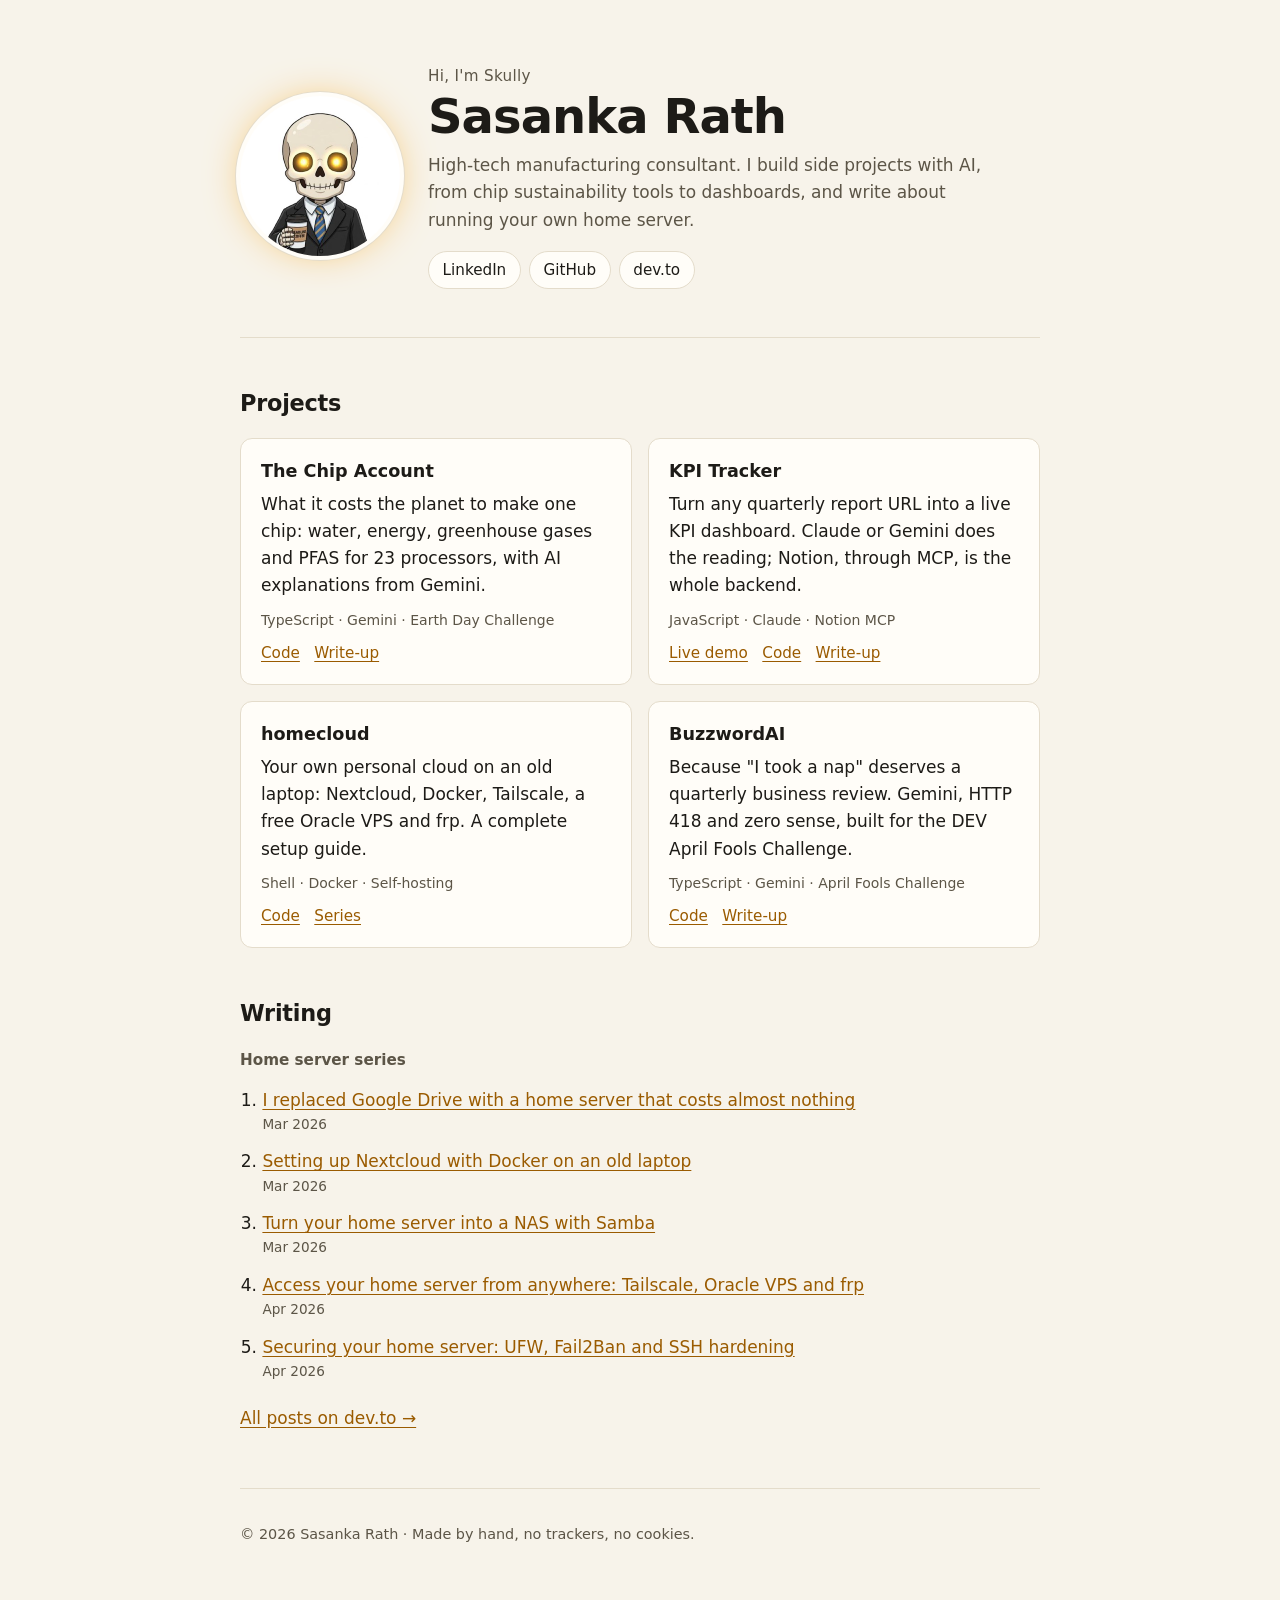
==== index.html @ 8f2a9d76 "Personal site for sasrath.com Static HTML/CSS, no JS. Cloudflare Pages headers, sitemap, robots, sec" ====
<!doctype html>
<html lang="en">
<head>
<meta charset="utf-8">
<meta name="viewport" content="width=device-width, initial-scale=1">
<title>Sasanka Rath · High-tech manufacturing consultant</title>
<meta name="description" content="Sasanka Rath (Skully) is a high-tech manufacturing consultant building side projects with AI: semiconductor sustainability tools, AI dashboards, and self-hosted home servers.">
<link rel="canonical" href="https://sasrath.com/">
<meta name="author" content="Sasanka Rath">
<meta name="theme-color" content="#f7f3ea" media="(prefers-color-scheme: light)">
<meta name="theme-color" content="#14120f" media="(prefers-color-scheme: dark)">
<link rel="icon" href="/favicon.svg" type="image/svg+xml">
<link rel="apple-touch-icon" href="/avatar.jpg">
<link rel="stylesheet" href="/styles.css">

<meta property="og:type" content="profile">
<meta property="og:url" content="https://sasrath.com/">
<meta property="og:title" content="Sasanka Rath · High-tech manufacturing consultant">
<meta property="og:description" content="Manufacturing consultant building side projects with AI. Projects, writing, and home-server guides.">
<meta property="og:image" content="https://sasrath.com/avatar.jpg">
<meta property="profile:first_name" content="Sasanka">
<meta property="profile:last_name" content="Rath">
<meta name="twitter:card" content="summary">

<script type="application/ld+json">
{
  "@context": "https://schema.org",
  "@type": "Person",
  "name": "Sasanka Rath",
  "alternateName": ["Sasanka Sekhar Rath", "Skully"],
  "url": "https://sasrath.com/",
  "image": "https://sasrath.com/avatar.jpg",
  "jobTitle": "High-tech manufacturing consultant",
  "homeLocation": {"@type": "Country", "name": "India"},
  "sameAs": [
    "https://www.linkedin.com/in/sasanka-sekhar-rath-9b4a0a18/",
    "https://github.com/sasrath",
    "https://dev.to/avgskully"
  ]
}
</script>
</head>
<body>
<a class="skip" href="#main">Skip to content</a>

<header class="hero">
  <img class="avatar" src="/avatar.jpg" width="160" height="160" alt="Illustrated skeleton in a suit holding a Deadline Coffee cup, Sasanka's avatar">
  <div>
    <p class="eyebrow">Hi, I'm Skully</p>
    <h1>Sasanka Rath</h1>
    <p class="lede">High-tech manufacturing consultant. I build side projects with AI, from chip sustainability tools to dashboards, and write about running your own home server.</p>
    <nav class="links" aria-label="Profiles">
      <a href="https://www.linkedin.com/in/sasanka-sekhar-rath-9b4a0a18/" rel="me">LinkedIn</a>
      <a href="https://github.com/sasrath" rel="me">GitHub</a>
      <a href="https://dev.to/avgskully" rel="me">dev.to</a>
    </nav>
  </div>
</header>

<main id="main">
  <section aria-labelledby="projects">
    <h2 id="projects">Projects</h2>
    <ul class="cards">
      <li class="card">
        <h3>The Chip Account</h3>
        <p>What it costs the planet to make one chip: water, energy, greenhouse gases and PFAS for 23 processors, with AI explanations from Gemini.</p>
        <p class="meta">TypeScript · Gemini · Earth Day Challenge</p>
        <p class="actions"><a href="https://github.com/sasrath/TheChipAccount">Code</a><a href="https://dev.to/avgskully/the-chip-account-what-it-costs-the-planet-to-make-one-chip-1mn4">Write-up</a></p>
      </li>
      <li class="card">
        <h3>KPI Tracker</h3>
        <p>Turn any quarterly report URL into a live KPI dashboard. Claude or Gemini does the reading; Notion, through MCP, is the whole backend.</p>
        <p class="meta">JavaScript · Claude · Notion MCP</p>
        <p class="actions"><a href="https://notion-kpi-tracker.vercel.app">Live demo</a><a href="https://github.com/sasrath/notion-kpi-tracker">Code</a><a href="https://dev.to/avgskully/kpi-tracker-ai-powered-client-performance-dashboard-with-notion-as-the-entire-backend-1hld">Write-up</a></p>
      </li>
      <li class="card">
        <h3>homecloud</h3>
        <p>Your own personal cloud on an old laptop: Nextcloud, Docker, Tailscale, a free Oracle VPS and frp. A complete setup guide.</p>
        <p class="meta">Shell · Docker · Self-hosting</p>
        <p class="actions"><a href="https://github.com/sasrath/homecloud">Code</a><a href="https://dev.to/avgskully/i-replaced-google-drive-with-a-home-server-that-costs-almost-nothing-2c6l">Series</a></p>
      </li>
      <li class="card">
        <h3>BuzzwordAI</h3>
        <p>Because "I took a nap" deserves a quarterly business review. Gemini, HTTP 418 and zero sense, built for the DEV April Fools Challenge.</p>
        <p class="meta">TypeScript · Gemini · April Fools Challenge</p>
        <p class="actions"><a href="https://github.com/sasrath/buzzwordAI">Code</a><a href="https://dev.to/avgskully/i-built-an-ai-that-speaks-fluent-linkedin-and-its-terrifying-25a7">Write-up</a></p>
      </li>
    </ul>
  </section>

  <section aria-labelledby="writing">
    <h2 id="writing">Writing</h2>
    <h3 class="series">Home server series</h3>
    <ol class="posts">
      <li><a href="https://dev.to/avgskully/i-replaced-google-drive-with-a-home-server-that-costs-almost-nothing-2c6l">I replaced Google Drive with a home server that costs almost nothing</a><time datetime="2026-03-21">Mar 2026</time></li>
      <li><a href="https://dev.to/avgskully/setting-up-nextcloud-with-docker-on-an-old-laptop-your-own-google-drive-in-30-minutes-4ain">Setting up Nextcloud with Docker on an old laptop</a><time datetime="2026-03-24">Mar 2026</time></li>
      <li><a href="https://dev.to/avgskully/turn-your-home-server-into-a-nas-access-files-from-any-device-with-samba-5fgl">Turn your home server into a NAS with Samba</a><time datetime="2026-03-31">Mar 2026</time></li>
      <li><a href="https://dev.to/avgskully/access-your-home-server-from-anywhere-tailscale-oracle-vps-and-frp-4887">Access your home server from anywhere: Tailscale, Oracle VPS and frp</a><time datetime="2026-04-04">Apr 2026</time></li>
      <li><a href="https://dev.to/avgskully/securing-your-home-server-ufw-fail2ban-ssh-hardening-and-lessons-learned-5630">Securing your home server: UFW, Fail2Ban and SSH hardening</a><time datetime="2026-04-13">Apr 2026</time></li>
    </ol>
    <p class="more"><a href="https://dev.to/avgskully">All posts on dev.to →</a></p>
  </section>
</main>

<footer>
  <p>© 2026 Sasanka Rath · Made by hand, no trackers, no cookies.</p>
</footer>
</body>
</html>
---- styles.css ----
:root {
  --bg: #f7f3ea;
  --surface: #fffdf8;
  --text: #1d1b17;
  --muted: #5c5547;
  --line: #e4dccb;
  --accent: #9a5b00;
  --accent-soft: #f5b544;
  color-scheme: light dark;
}
@media (prefers-color-scheme: dark) {
  :root {
    --bg: #14120f;
    --surface: #1d1a16;
    --text: #ece6d9;
    --muted: #a69d8b;
    --line: #322d26;
    --accent: #f5b544;
    --accent-soft: #f5b544;
  }
}

* { box-sizing: border-box; }
html { -webkit-text-size-adjust: 100%; }
body {
  margin: 0 auto;
  max-width: 52rem;
  padding: 0 1rem 3rem;
  background: var(--bg);
  color: var(--text);
  font: 1.0625rem/1.6 ui-sans-serif, system-ui, -apple-system, "Segoe UI", Roboto, sans-serif;
}
a { color: var(--accent); text-underline-offset: 0.18em; }
a:hover { text-decoration-thickness: 2px; }
a:focus-visible { outline: 2px solid var(--accent); outline-offset: 2px; border-radius: 2px; }

.skip { position: absolute; left: -999px; }
.skip:focus { left: 1rem; top: 1rem; background: var(--surface); padding: 0.5rem 0.75rem; }

.hero {
  display: grid;
  grid-template-columns: auto 1fr;
  gap: 1.75rem;
  align-items: center;
  padding: 4rem 0 3rem;
  border-bottom: 1px solid var(--line);
}
.avatar {
  width: 160px;
  height: 160px;
  border-radius: 50%;
  background: #fff;
  box-shadow: 0 0 0 4px var(--surface), 0 0 0 5px var(--line), 0 0 2.5rem -0.5rem var(--accent-soft);
}
.eyebrow { margin: 0; color: var(--muted); font-size: 0.95rem; letter-spacing: 0.02em; }
h1 { margin: 0.1rem 0 0.6rem; font-size: clamp(2.1rem, 6vw, 3rem); line-height: 1.1; letter-spacing: -0.02em; }
.lede { margin: 0 0 1.1rem; color: var(--muted); max-width: 36rem; }
.links { display: flex; flex-wrap: wrap; gap: 0.5rem; }
.links a {
  padding: 0.35rem 0.85rem;
  border: 1px solid var(--line);
  border-radius: 999px;
  background: var(--surface);
  color: var(--text);
  text-decoration: none;
  font-size: 0.95rem;
}
.links a:hover { border-color: var(--accent); color: var(--accent); }

h2 { margin: 3rem 0 1rem; font-size: 1.4rem; letter-spacing: -0.01em; }
h3 { margin: 0 0 0.35rem; font-size: 1.1rem; }

.cards { list-style: none; margin: 0; padding: 0; display: grid; grid-template-columns: repeat(auto-fit, minmax(17rem, 1fr)); gap: 1rem; }
.card { padding: 1.15rem 1.25rem; background: var(--surface); border: 1px solid var(--line); border-radius: 0.75rem; }
.card p { margin: 0 0 0.6rem; }
.meta { color: var(--muted); font-size: 0.875rem; }
.actions { display: flex; flex-wrap: wrap; gap: 0.9rem; margin-bottom: 0 !important; font-size: 0.95rem; }

.series { color: var(--muted); font-size: 0.95rem; font-weight: 600; margin-bottom: 0.5rem; }
.posts { margin: 0; padding-left: 1.4rem; }
.posts li { padding: 0.4rem 0; }
.posts time { display: block; color: var(--muted); font-size: 0.85rem; }
.more { margin-top: 1rem; }

footer { margin-top: 3.5rem; padding-top: 1.25rem; border-top: 1px solid var(--line); color: var(--muted); font-size: 0.9rem; }

@media (max-width: 34rem) {
  .hero { grid-template-columns: 1fr; text-align: left; padding-top: 2.5rem; gap: 1.25rem; }
  .avatar { width: 112px; height: 112px; }
}
.notfound { padding-top: 4rem; }
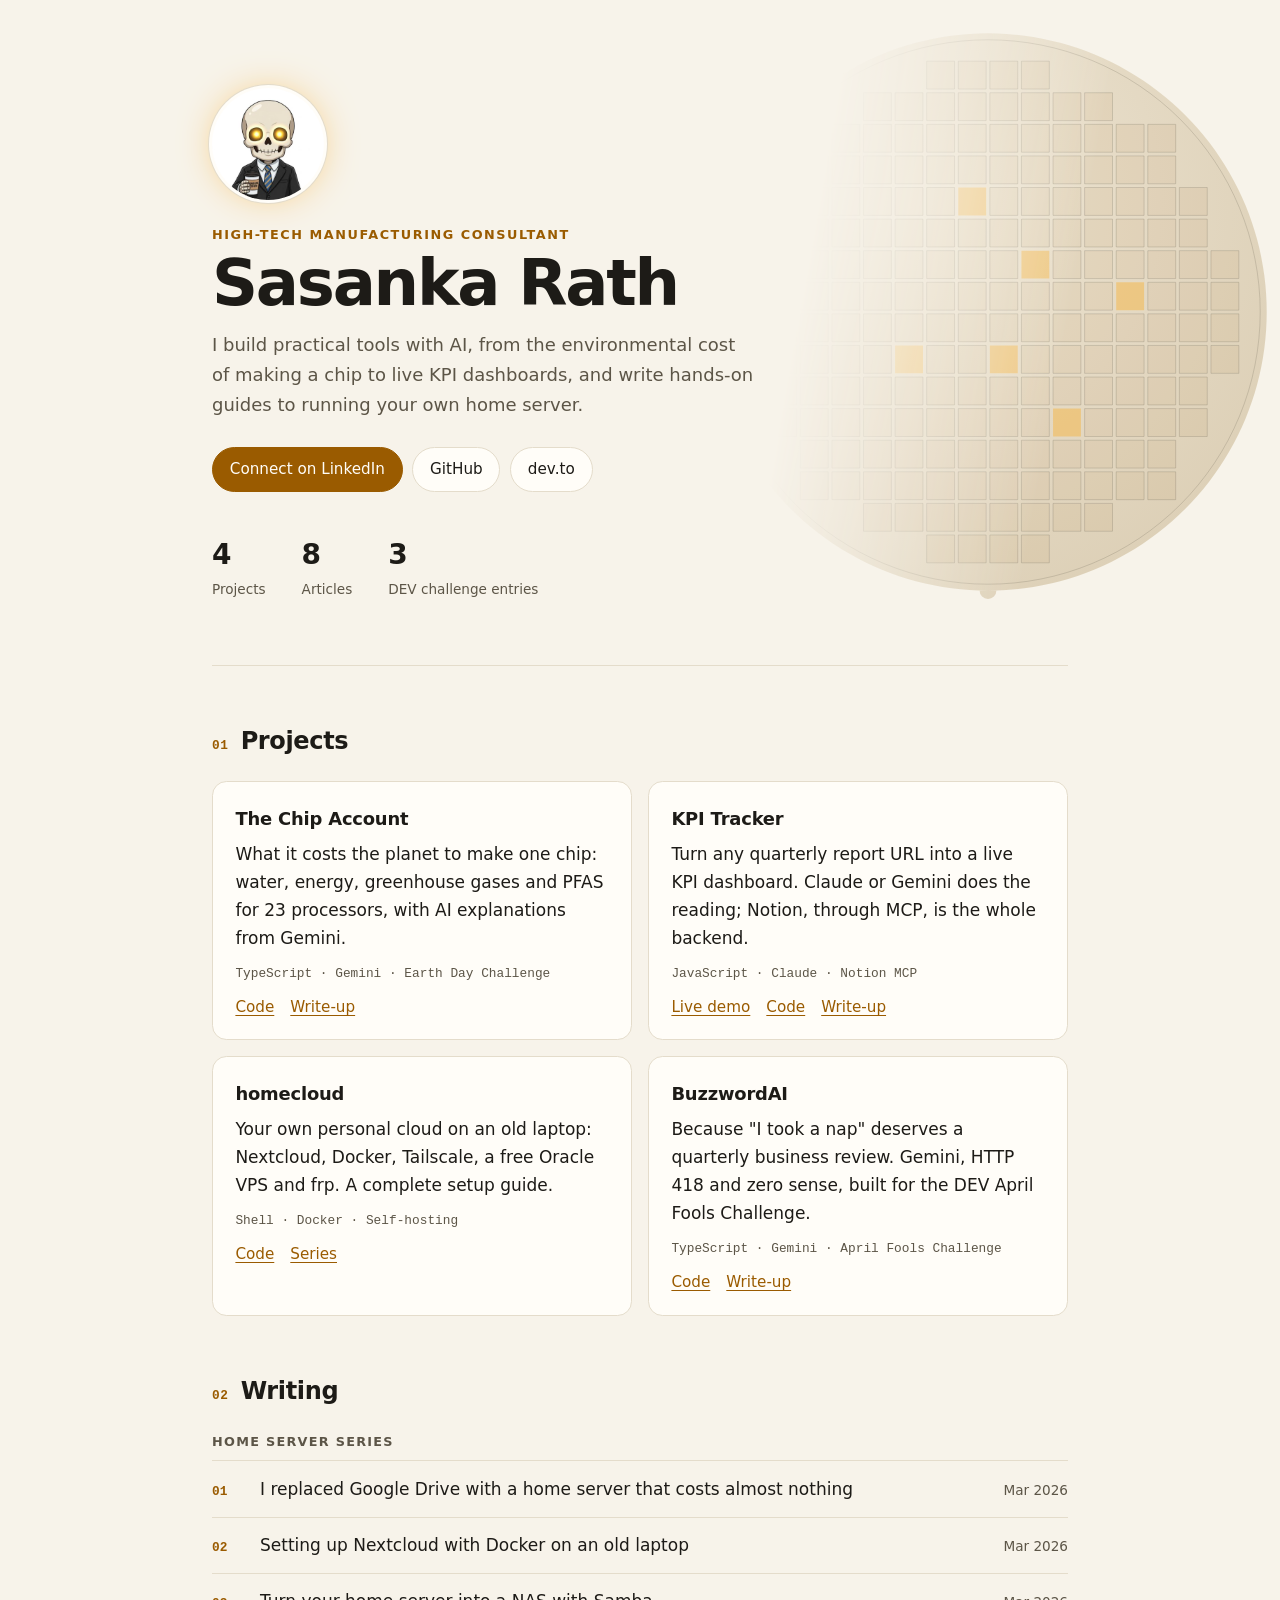
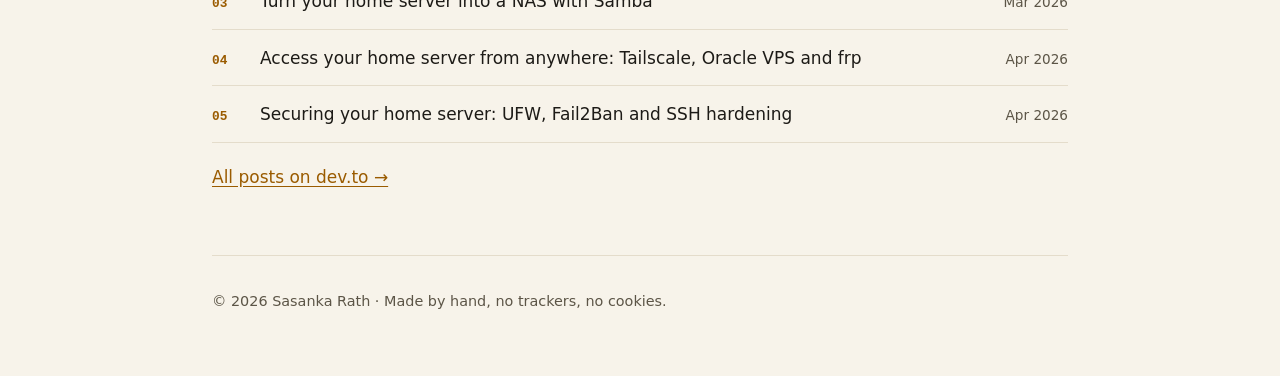
==== commit 0fca3934: "Redesign hero with wafer background, stats, numbered sections Removes the 'Hi, I'm Skully' line. Inl" ====
--- a/index.html
+++ b/index.html
@@ -4,7 +4,7 @@
 <meta charset="utf-8">
 <meta name="viewport" content="width=device-width, initial-scale=1">
 <title>Sasanka Rath · High-tech manufacturing consultant</title>
-<meta name="description" content="Sasanka Rath (Skully) is a high-tech manufacturing consultant building side projects with AI: semiconductor sustainability tools, AI dashboards, and self-hosted home servers.">
+<meta name="description" content="Sasanka Rath is a high-tech manufacturing consultant building side projects with AI: semiconductor sustainability tools, AI dashboards, and self-hosted home servers.">
 <link rel="canonical" href="https://sasrath.com/">
 <meta name="author" content="Sasanka Rath">
 <meta name="theme-color" content="#f7f3ea" media="(prefers-color-scheme: light)">
@@ -44,22 +44,40 @@
 <a class="skip" href="#main">Skip to content</a>
 
 <header class="hero">
-  <img class="avatar" src="/avatar.jpg" width="160" height="160" alt="Illustrated skeleton in a suit holding a Deadline Coffee cup, Sasanka's avatar">
-  <div>
-    <p class="eyebrow">Hi, I'm Skully</p>
+<div class="hero-wrap">
+  <svg class="wafer" viewBox="0 0 620 620" aria-hidden="true" focusable="false">
+  <defs>
+    <radialGradient id="wsheen" cx="35%" cy="30%" r="75%">
+      <stop offset="0" class="sheen-a"/><stop offset="1" class="sheen-b"/>
+    </radialGradient>
+  </defs>
+  <path class="wafer-disc" d="M310 10a300 300 0 1 1 -0.01 0zM301 610a9 9 0 0 0 18 0z" fill="url(#wsheen)" fill-rule="evenodd"/>
+  <circle class="wafer-rim" cx="310" cy="310" r="293.0"/>
+  <path class="wafer-dies" d="M40 244h30v30h-30zM40 278h30v30h-30zM40 312h30v30h-30zM40 346h30v30h-30zM74 176h30v30h-30zM74 210h30v30h-30zM74 244h30v30h-30zM74 278h30v30h-30zM74 312h30v30h-30zM74 346h30v30h-30zM74 380h30v30h-30zM74 414h30v30h-30zM108 108h30v30h-30zM108 142h30v30h-30zM108 176h30v30h-30zM108 210h30v30h-30zM108 244h30v30h-30zM108 278h30v30h-30zM108 312h30v30h-30zM108 346h30v30h-30zM108 380h30v30h-30zM108 414h30v30h-30zM108 448h30v30h-30zM108 482h30v30h-30zM142 108h30v30h-30zM142 142h30v30h-30zM142 176h30v30h-30zM142 210h30v30h-30zM142 244h30v30h-30zM142 278h30v30h-30zM142 312h30v30h-30zM142 346h30v30h-30zM142 380h30v30h-30zM142 414h30v30h-30zM142 448h30v30h-30zM142 482h30v30h-30zM176 74h30v30h-30zM176 108h30v30h-30zM176 142h30v30h-30zM176 176h30v30h-30zM176 210h30v30h-30zM176 244h30v30h-30zM176 278h30v30h-30zM176 312h30v30h-30zM176 346h30v30h-30zM176 380h30v30h-30zM176 414h30v30h-30zM176 448h30v30h-30zM176 482h30v30h-30zM176 516h30v30h-30zM210 74h30v30h-30zM210 108h30v30h-30zM210 142h30v30h-30zM210 176h30v30h-30zM210 210h30v30h-30zM210 244h30v30h-30zM210 278h30v30h-30zM210 312h30v30h-30zM210 380h30v30h-30zM210 414h30v30h-30zM210 448h30v30h-30zM210 482h30v30h-30zM210 516h30v30h-30zM244 40h30v30h-30zM244 74h30v30h-30zM244 108h30v30h-30zM244 142h30v30h-30zM244 176h30v30h-30zM244 210h30v30h-30zM244 244h30v30h-30zM244 278h30v30h-30zM244 312h30v30h-30zM244 346h30v30h-30zM244 380h30v30h-30zM244 414h30v30h-30zM244 448h30v30h-30zM244 482h30v30h-30zM244 516h30v30h-30zM244 550h30v30h-30zM278 40h30v30h-30zM278 74h30v30h-30zM278 108h30v30h-30zM278 142h30v30h-30zM278 210h30v30h-30zM278 244h30v30h-30zM278 278h30v30h-30zM278 312h30v30h-30zM278 346h30v30h-30zM278 380h30v30h-30zM278 414h30v30h-30zM278 448h30v30h-30zM278 482h30v30h-30zM278 516h30v30h-30zM278 550h30v30h-30zM312 40h30v30h-30zM312 74h30v30h-30zM312 108h30v30h-30zM312 142h30v30h-30zM312 176h30v30h-30zM312 210h30v30h-30zM312 244h30v30h-30zM312 278h30v30h-30zM312 312h30v30h-30zM312 380h30v30h-30zM312 414h30v30h-30zM312 448h30v30h-30zM312 482h30v30h-30zM312 516h30v30h-30zM312 550h30v30h-30zM346 40h30v30h-30zM346 74h30v30h-30zM346 108h30v30h-30zM346 142h30v30h-30zM346 176h30v30h-30zM346 210h30v30h-30zM346 278h30v30h-30zM346 312h30v30h-30zM346 346h30v30h-30zM346 380h30v30h-30zM346 414h30v30h-30zM346 448h30v30h-30zM346 482h30v30h-30zM346 516h30v30h-30zM346 550h30v30h-30zM380 74h30v30h-30zM380 108h30v30h-30zM380 142h30v30h-30zM380 176h30v30h-30zM380 210h30v30h-30zM380 244h30v30h-30zM380 278h30v30h-30zM380 312h30v30h-30zM380 346h30v30h-30zM380 380h30v30h-30zM380 448h30v30h-30zM380 482h30v30h-30zM380 516h30v30h-30zM414 74h30v30h-30zM414 108h30v30h-30zM414 142h30v30h-30zM414 176h30v30h-30zM414 210h30v30h-30zM414 244h30v30h-30zM414 278h30v30h-30zM414 312h30v30h-30zM414 346h30v30h-30zM414 380h30v30h-30zM414 414h30v30h-30zM414 448h30v30h-30zM414 482h30v30h-30zM414 516h30v30h-30zM448 108h30v30h-30zM448 142h30v30h-30zM448 176h30v30h-30zM448 210h30v30h-30zM448 244h30v30h-30zM448 312h30v30h-30zM448 346h30v30h-30zM448 380h30v30h-30zM448 414h30v30h-30zM448 448h30v30h-30zM448 482h30v30h-30zM482 108h30v30h-30zM482 142h30v30h-30zM482 176h30v30h-30zM482 210h30v30h-30zM482 244h30v30h-30zM482 278h30v30h-30zM482 312h30v30h-30zM482 346h30v30h-30zM482 380h30v30h-30zM482 414h30v30h-30zM482 448h30v30h-30zM482 482h30v30h-30zM516 176h30v30h-30zM516 210h30v30h-30zM516 244h30v30h-30zM516 278h30v30h-30zM516 312h30v30h-30zM516 346h30v30h-30zM516 380h30v30h-30zM516 414h30v30h-30zM550 244h30v30h-30zM550 278h30v30h-30zM550 312h30v30h-30zM550 346h30v30h-30z"/>
+  <path class="wafer-lit" d="M210 346h30v30h-30zM278 176h30v30h-30zM312 346h30v30h-30zM346 244h30v30h-30zM380 414h30v30h-30zM448 278h30v30h-30z"/>
+</svg>
+  <div class="hero-inner">
+    <img class="avatar" src="/avatar.jpg" width="112" height="112" alt="Sasanka's avatar: an illustrated skeleton in a suit holding a Deadline Coffee cup">
+    <p class="role">High-tech manufacturing consultant</p>
     <h1>Sasanka Rath</h1>
-    <p class="lede">High-tech manufacturing consultant. I build side projects with AI, from chip sustainability tools to dashboards, and write about running your own home server.</p>
+    <p class="lede">I build practical tools with AI, from the environmental cost of making a chip to live KPI dashboards, and write hands-on guides to running your own home server.</p>
     <nav class="links" aria-label="Profiles">
-      <a href="https://www.linkedin.com/in/sasanka-sekhar-rath-9b4a0a18/" rel="me">LinkedIn</a>
+      <a class="primary" href="https://www.linkedin.com/in/sasanka-sekhar-rath-9b4a0a18/" rel="me">Connect on LinkedIn</a>
       <a href="https://github.com/sasrath" rel="me">GitHub</a>
       <a href="https://dev.to/avgskully" rel="me">dev.to</a>
     </nav>
+    <dl class="stats">
+      <div><dt>Projects</dt><dd>4</dd></div>
+      <div><dt>Articles</dt><dd>8</dd></div>
+      <div><dt>DEV challenge entries</dt><dd>3</dd></div>
+    </dl>
   </div>
+</div>
 </header>
 
 <main id="main">
   <section aria-labelledby="projects">
-    <h2 id="projects">Projects</h2>
+    <h2 id="projects"><span class="idx">01</span>Projects</h2>
     <ul class="cards">
       <li class="card">
         <h3>The Chip Account</h3>
@@ -89,7 +107,7 @@
   </section>
 
   <section aria-labelledby="writing">
-    <h2 id="writing">Writing</h2>
+    <h2 id="writing"><span class="idx">02</span>Writing</h2>
     <h3 class="series">Home server series</h3>
     <ol class="posts">
       <li><a href="https://dev.to/avgskully/i-replaced-google-drive-with-a-home-server-that-costs-almost-nothing-2c6l">I replaced Google Drive with a home server that costs almost nothing</a><time datetime="2026-03-21">Mar 2026</time></li>
--- a/styles.css
+++ b/styles.css
@@ -6,6 +6,11 @@
   --line: #e4dccb;
   --accent: #9a5b00;
   --accent-soft: #f5b544;
+  --on-accent: #fffdf8;
+  --wafer-a: #efe7d6;
+  --wafer-b: #ddd0b7;
+  --die: rgba(154, 91, 0, 0.06);
+  --die-line: rgba(92, 85, 71, 0.22);
   color-scheme: light dark;
 }
 @media (prefers-color-scheme: dark) {
@@ -17,75 +22,151 @@
     --line: #322d26;
     --accent: #f5b544;
     --accent-soft: #f5b544;
+    --on-accent: #14120f;
+    --wafer-a: #2b2621;
+    --wafer-b: #181512;
+    --die: rgba(245, 181, 68, 0.05);
+    --die-line: rgba(236, 230, 217, 0.13);
   }
 }
 
 * { box-sizing: border-box; }
 html { -webkit-text-size-adjust: 100%; }
 body {
-  margin: 0 auto;
-  max-width: 52rem;
-  padding: 0 1rem 3rem;
+  margin: 0;
+  padding-bottom: 3rem;
   background: var(--bg);
   color: var(--text);
-  font: 1.0625rem/1.6 ui-sans-serif, system-ui, -apple-system, "Segoe UI", Roboto, sans-serif;
+  font: 1.0625rem/1.65 ui-sans-serif, system-ui, -apple-system, "Segoe UI", Roboto, sans-serif;
 }
 a { color: var(--accent); text-underline-offset: 0.18em; }
 a:hover { text-decoration-thickness: 2px; }
-a:focus-visible { outline: 2px solid var(--accent); outline-offset: 2px; border-radius: 2px; }
+a:focus-visible { outline: 2px solid var(--accent); outline-offset: 3px; border-radius: 4px; }
 
 .skip { position: absolute; left: -999px; }
-.skip:focus { left: 1rem; top: 1rem; background: var(--surface); padding: 0.5rem 0.75rem; }
+.skip:focus { left: 1rem; top: 1rem; z-index: 1; background: var(--surface); padding: 0.5rem 0.75rem; }
 
-.hero {
-  display: grid;
-  grid-template-columns: auto 1fr;
-  gap: 1.75rem;
-  align-items: center;
-  padding: 4rem 0 3rem;
-  border-bottom: 1px solid var(--line);
+/* Centered column; the hero is full-width so the wafer is clipped at the screen edge, not the column */
+.hero-wrap, main, footer { width: min(100% - 2.5rem, 53.5rem); margin-inline: auto; }
+.hero { overflow: hidden; overflow: clip; }
+.hero-wrap { position: relative; isolation: isolate; padding: 5.5rem 0 4rem; border-bottom: 1px solid var(--line); }
+.hero-inner { max-width: 34rem; }
+.wafer {
+  position: absolute;
+  z-index: -1;
+  top: 1.5rem;
+  right: -13rem;
+  width: 36rem;
+  height: auto;
+  -webkit-mask-image: linear-gradient(100deg, transparent 22%, #000 62%);
+  mask-image: linear-gradient(100deg, transparent 22%, #000 62%);
 }
+.sheen-a { stop-color: var(--wafer-a); }
+.sheen-b { stop-color: var(--wafer-b); }
+.wafer-rim { fill: none; stroke: var(--die-line); stroke-width: 1; }
+.wafer-dies { fill: var(--die); stroke: var(--die-line); stroke-width: 1; }
+.wafer-lit { fill: var(--accent-soft); opacity: 0.5; animation: lit 5s ease-in-out infinite alternate; }
+@keyframes lit { to { opacity: 0.15; } }
+@media (prefers-reduced-motion: reduce) { .wafer-lit { animation: none; } }
+
 .avatar {
-  width: 160px;
-  height: 160px;
+  display: block;
+  width: 112px;
+  height: 112px;
+  margin-bottom: 1.5rem;
   border-radius: 50%;
   background: #fff;
-  box-shadow: 0 0 0 4px var(--surface), 0 0 0 5px var(--line), 0 0 2.5rem -0.5rem var(--accent-soft);
+  box-shadow: 0 0 0 3px var(--surface), 0 0 0 4px var(--line), 0 0 2.5rem -0.6rem var(--accent-soft);
 }
-.eyebrow { margin: 0; color: var(--muted); font-size: 0.95rem; letter-spacing: 0.02em; }
-h1 { margin: 0.1rem 0 0.6rem; font-size: clamp(2.1rem, 6vw, 3rem); line-height: 1.1; letter-spacing: -0.02em; }
-.lede { margin: 0 0 1.1rem; color: var(--muted); max-width: 36rem; }
-.links { display: flex; flex-wrap: wrap; gap: 0.5rem; }
+.role {
+  margin: 0;
+  color: var(--accent);
+  font-size: 0.8rem;
+  font-weight: 600;
+  letter-spacing: 0.12em;
+  text-transform: uppercase;
+}
+h1 { margin: 0.35rem 0 0.9rem; font-size: clamp(2.6rem, 8vw, 4rem); line-height: 1.02; letter-spacing: -0.035em; }
+.lede { margin: 0 0 1.75rem; color: var(--muted); font-size: 1.125rem; }
+
+.links { display: flex; flex-wrap: wrap; gap: 0.6rem; }
 .links a {
-  padding: 0.35rem 0.85rem;
+  padding: 0.55rem 1.05rem;
   border: 1px solid var(--line);
   border-radius: 999px;
   background: var(--surface);
   color: var(--text);
   text-decoration: none;
   font-size: 0.95rem;
+  font-weight: 500;
+  transition: border-color 0.15s, color 0.15s, transform 0.15s;
 }
-.links a:hover { border-color: var(--accent); color: var(--accent); }
+.links a:hover { border-color: var(--accent); color: var(--accent); transform: translateY(-1px); }
+.links a.primary { background: var(--accent); border-color: var(--accent); color: var(--on-accent); }
+.links a.primary:hover { color: var(--on-accent); filter: brightness(1.08); }
 
-h2 { margin: 3rem 0 1rem; font-size: 1.4rem; letter-spacing: -0.01em; }
-h3 { margin: 0 0 0.35rem; font-size: 1.1rem; }
+.stats { display: flex; flex-wrap: wrap; gap: 2.25rem; margin: 2.5rem 0 0; }
+.stats div { display: flex; flex-direction: column-reverse; }
+.stats dt { color: var(--muted); font-size: 0.85rem; }
+.stats dd { margin: 0; font-size: 1.75rem; font-weight: 650; letter-spacing: -0.02em; font-variant-numeric: tabular-nums; }
 
-.cards { list-style: none; margin: 0; padding: 0; display: grid; grid-template-columns: repeat(auto-fit, minmax(17rem, 1fr)); gap: 1rem; }
-.card { padding: 1.15rem 1.25rem; background: var(--surface); border: 1px solid var(--line); border-radius: 0.75rem; }
-.card p { margin: 0 0 0.6rem; }
-.meta { color: var(--muted); font-size: 0.875rem; }
-.actions { display: flex; flex-wrap: wrap; gap: 0.9rem; margin-bottom: 0 !important; font-size: 0.95rem; }
+/* Sections */
+h2 { display: flex; align-items: baseline; gap: 0.75rem; margin: 3.5rem 0 1.25rem; font-size: 1.5rem; letter-spacing: -0.015em; }
+.idx { color: var(--accent); font: 600 0.8rem ui-monospace, SFMono-Regular, Menlo, monospace; letter-spacing: 0.05em; }
+h3 { margin: 0 0 0.4rem; font-size: 1.12rem; letter-spacing: -0.01em; }
 
-.series { color: var(--muted); font-size: 0.95rem; font-weight: 600; margin-bottom: 0.5rem; }
-.posts { margin: 0; padding-left: 1.4rem; }
-.posts li { padding: 0.4rem 0; }
-.posts time { display: block; color: var(--muted); font-size: 0.85rem; }
-.more { margin-top: 1rem; }
+.cards { list-style: none; margin: 0; padding: 0; display: grid; grid-template-columns: repeat(auto-fit, minmax(18rem, 1fr)); gap: 1rem; }
+.card {
+  position: relative;
+  padding: 1.35rem 1.4rem 1.2rem;
+  background: var(--surface);
+  border: 1px solid var(--line);
+  border-radius: 0.9rem;
+  transition: border-color 0.2s, transform 0.2s, box-shadow 0.2s;
+}
+.card::before {
+  content: "";
+  position: absolute;
+  inset: -1px -1px auto;
+  height: 3px;
+  border-radius: 0.9rem 0.9rem 0 0;
+  background: linear-gradient(90deg, var(--accent), transparent);
+  opacity: 0;
+  transition: opacity 0.2s;
+}
+.card:hover { border-color: color-mix(in srgb, var(--accent) 35%, var(--line)); transform: translateY(-2px); box-shadow: 0 0.75rem 2rem -1.25rem rgba(0, 0, 0, 0.35); }
+.card:hover::before { opacity: 1; }
+.card p { margin: 0 0 0.75rem; }
+.meta { color: var(--muted); font: 0.8rem/1.5 ui-monospace, SFMono-Regular, Menlo, monospace; }
+.actions { display: flex; flex-wrap: wrap; gap: 1rem; margin-bottom: 0 !important; font-size: 0.95rem; font-weight: 500; }
 
-footer { margin-top: 3.5rem; padding-top: 1.25rem; border-top: 1px solid var(--line); color: var(--muted); font-size: 0.9rem; }
+.series { color: var(--muted); font-size: 0.8rem; font-weight: 600; letter-spacing: 0.1em; text-transform: uppercase; margin-bottom: 0.5rem; }
+.posts { list-style: none; margin: 0; padding: 0; counter-reset: post; border-top: 1px solid var(--line); }
+.posts li {
+  counter-increment: post;
+  display: grid;
+  grid-template-columns: 2.25rem 1fr auto;
+  gap: 0.75rem;
+  align-items: baseline;
+  padding: 0.85rem 0;
+  border-bottom: 1px solid var(--line);
+}
+.posts li::before { content: counter(post, decimal-leading-zero); color: var(--accent); font: 600 0.8rem ui-monospace, SFMono-Regular, Menlo, monospace; }
+.posts a { color: var(--text); text-decoration: none; font-weight: 500; }
+.posts a:hover { color: var(--accent); text-decoration: underline; }
+.posts time { color: var(--muted); font-size: 0.85rem; white-space: nowrap; }
+.more { margin-top: 1.25rem; font-weight: 500; }
 
-@media (max-width: 34rem) {
-  .hero { grid-template-columns: 1fr; text-align: left; padding-top: 2.5rem; gap: 1.25rem; }
-  .avatar { width: 112px; height: 112px; }
+footer { margin-top: 4rem; padding-top: 1.25rem; border-top: 1px solid var(--line); color: var(--muted); font-size: 0.9rem; }
+
+@media (max-width: 60rem) {
+  .wafer { right: -18rem; }
+}
+@media (max-width: 40rem) {
+  .hero-wrap { padding-top: 3rem; }
+  .wafer { top: 0.5rem; right: -13rem; width: 22rem; opacity: 0.6; }
+  .stats { gap: 1.5rem; }
+  .posts li { grid-template-columns: 2rem 1fr; }
+  .posts time { grid-column: 2; }
 }
 .notfound { padding-top: 4rem; }
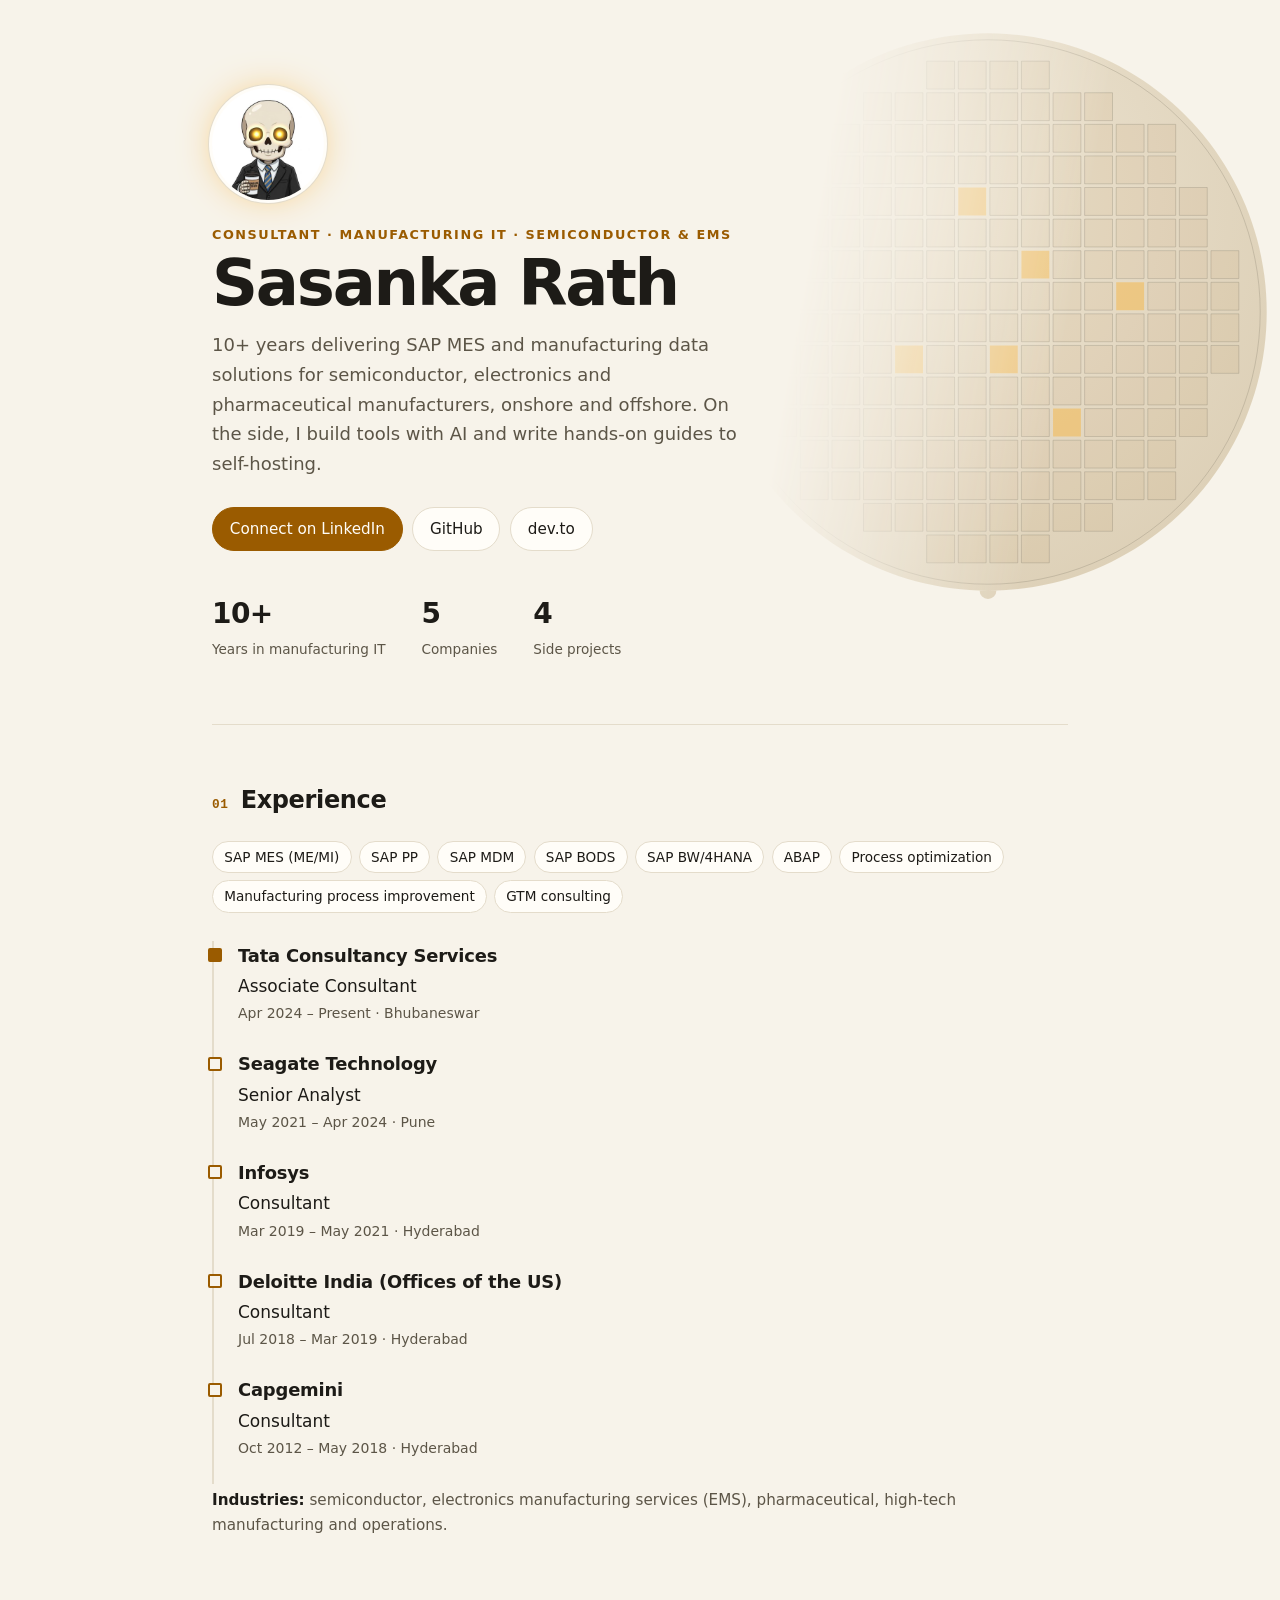
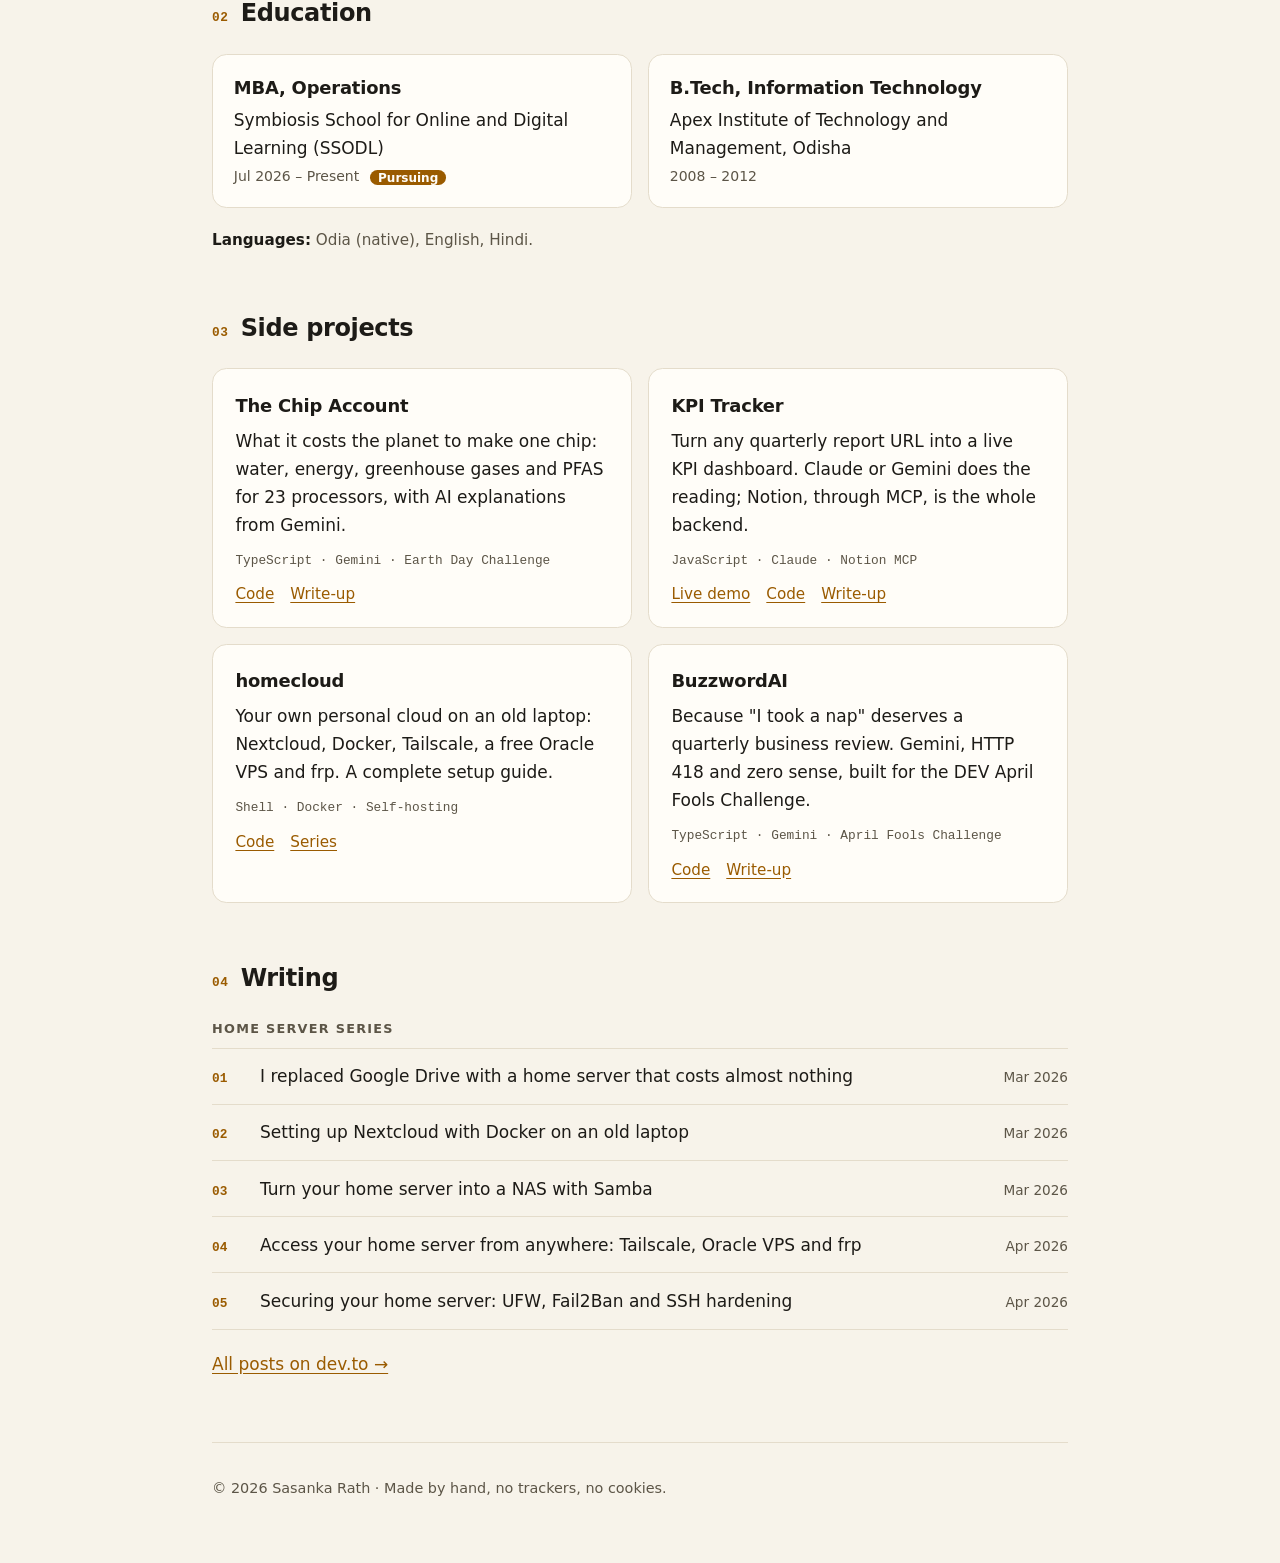
==== commit 8f03b5ac: "Add experience, expertise, education (MBA Operations, SSODL) from profile Co-Authored-By: Claude Opu" ====
--- a/index.html
+++ b/index.html
@@ -3,8 +3,8 @@
 <head>
 <meta charset="utf-8">
 <meta name="viewport" content="width=device-width, initial-scale=1">
-<title>Sasanka Rath · High-tech manufacturing consultant</title>
-<meta name="description" content="Sasanka Rath is a high-tech manufacturing consultant building side projects with AI: semiconductor sustainability tools, AI dashboards, and self-hosted home servers.">
+<title>Sasanka Rath · Manufacturing IT consultant (SAP MES, Semiconductor, EMS)</title>
+<meta name="description" content="Sasanka Rath is a manufacturing IT consultant with 10+ years in SAP MES (ME/MI), PP, MDM and data management for semiconductor, EMS and pharmaceutical manufacturing. Pursuing an MBA in Operations at SSODL.">
 <link rel="canonical" href="https://sasrath.com/">
 <meta name="author" content="Sasanka Rath">
 <meta name="theme-color" content="#f7f3ea" media="(prefers-color-scheme: light)">
@@ -15,8 +15,8 @@
 
 <meta property="og:type" content="profile">
 <meta property="og:url" content="https://sasrath.com/">
-<meta property="og:title" content="Sasanka Rath · High-tech manufacturing consultant">
-<meta property="og:description" content="Manufacturing consultant building side projects with AI. Projects, writing, and home-server guides.">
+<meta property="og:title" content="Sasanka Rath · Manufacturing IT consultant (SAP MES, Semiconductor, EMS)">
+<meta property="og:description" content="Manufacturing IT consultant with 10+ years in SAP MES and data for semiconductor, EMS and pharma. Projects, writing and home-server guides.">
 <meta property="og:image" content="https://sasrath.com/avatar.jpg">
 <meta property="profile:first_name" content="Sasanka">
 <meta property="profile:last_name" content="Rath">
@@ -30,8 +30,12 @@
   "alternateName": ["Sasanka Sekhar Rath", "Skully"],
   "url": "https://sasrath.com/",
   "image": "https://sasrath.com/avatar.jpg",
-  "jobTitle": "High-tech manufacturing consultant",
-  "homeLocation": {"@type": "Country", "name": "India"},
+  "jobTitle": "Consultant, Manufacturing IT (Semiconductor, EMS)",
+  "worksFor": {"@type": "Organization", "name": "Tata Consultancy Services"},
+  "alumniOf": {"@type": "CollegeOrUniversity", "name": "Apex Institute of Technology and Management"},
+  "knowsAbout": ["SAP MES", "SAP ME/MI", "SAP PP", "SAP MDM", "SAP BODS", "SAP BW/4HANA", "ABAP", "Manufacturing process improvement", "Process optimization", "Semiconductor manufacturing", "Electronics manufacturing services"],
+  "knowsLanguage": ["Odia", "English", "Hindi"],
+  "homeLocation": {"@type": "Place", "name": "Bhubaneswar, Odisha, India"},
   "sameAs": [
     "https://www.linkedin.com/in/sasanka-sekhar-rath-9b4a0a18/",
     "https://github.com/sasrath",
@@ -58,26 +62,51 @@
 </svg>
   <div class="hero-inner">
     <img class="avatar" src="/avatar.jpg" width="112" height="112" alt="Sasanka's avatar: an illustrated skeleton in a suit holding a Deadline Coffee cup">
-    <p class="role">High-tech manufacturing consultant</p>
+    <p class="role">Consultant · Manufacturing IT · Semiconductor &amp; EMS</p>
     <h1>Sasanka Rath</h1>
-    <p class="lede">I build practical tools with AI, from the environmental cost of making a chip to live KPI dashboards, and write hands-on guides to running your own home server.</p>
+    <p class="lede">10+ years delivering SAP MES and manufacturing data solutions for semiconductor, electronics and pharmaceutical manufacturers, onshore and offshore. On the side, I build tools with AI and write hands-on guides to self-hosting.</p>
     <nav class="links" aria-label="Profiles">
       <a class="primary" href="https://www.linkedin.com/in/sasanka-sekhar-rath-9b4a0a18/" rel="me">Connect on LinkedIn</a>
       <a href="https://github.com/sasrath" rel="me">GitHub</a>
       <a href="https://dev.to/avgskully" rel="me">dev.to</a>
     </nav>
     <dl class="stats">
-      <div><dt>Projects</dt><dd>4</dd></div>
-      <div><dt>Articles</dt><dd>8</dd></div>
-      <div><dt>DEV challenge entries</dt><dd>3</dd></div>
+      <div><dt>Years in manufacturing IT</dt><dd>10+</dd></div>
+      <div><dt>Companies</dt><dd>5</dd></div>
+      <div><dt>Side projects</dt><dd>4</dd></div>
     </dl>
   </div>
 </div>
 </header>
 
 <main id="main">
+  <section aria-labelledby="experience">
+    <h2 id="experience"><span class="idx">01</span>Experience</h2>
+    <ul class="chips" aria-label="Expertise">
+      <li>SAP MES (ME/MI)</li><li>SAP PP</li><li>SAP MDM</li><li>SAP BODS</li><li>SAP BW/4HANA</li><li>ABAP</li>
+      <li>Process optimization</li><li>Manufacturing process improvement</li><li>GTM consulting</li>
+    </ul>
+    <ol class="timeline">
+      <li><h3>Tata Consultancy Services</h3><p class="pos">Associate Consultant</p><p class="when"><time datetime="2024-04">Apr 2024</time> – Present · Bhubaneswar</p></li>
+      <li><h3>Seagate Technology</h3><p class="pos">Senior Analyst</p><p class="when"><time datetime="2021-05">May 2021</time> – <time datetime="2024-04">Apr 2024</time> · Pune</p></li>
+      <li><h3>Infosys</h3><p class="pos">Consultant</p><p class="when"><time datetime="2019-03">Mar 2019</time> – <time datetime="2021-05">May 2021</time> · Hyderabad</p></li>
+      <li><h3>Deloitte India (Offices of the US)</h3><p class="pos">Consultant</p><p class="when"><time datetime="2018-07">Jul 2018</time> – <time datetime="2019-03">Mar 2019</time> · Hyderabad</p></li>
+      <li><h3>Capgemini</h3><p class="pos">Consultant</p><p class="when"><time datetime="2012-10">Oct 2012</time> – <time datetime="2018-05">May 2018</time> · Hyderabad</p></li>
+    </ol>
+    <p class="domains"><strong>Industries:</strong> semiconductor, electronics manufacturing services (EMS), pharmaceutical, high-tech manufacturing and operations.</p>
+  </section>
+
+  <section aria-labelledby="education">
+    <h2 id="education"><span class="idx">02</span>Education</h2>
+    <ul class="edu">
+      <li><h3>MBA, Operations</h3><p>Symbiosis School for Online and Digital Learning (SSODL)</p><p class="when"><time datetime="2026-07">Jul 2026</time> – Present <span class="badge">Pursuing</span></p></li>
+      <li><h3>B.Tech, Information Technology</h3><p>Apex Institute of Technology and Management, Odisha</p><p class="when">2008 – 2012</p></li>
+    </ul>
+    <p class="domains"><strong>Languages:</strong> Odia (native), English, Hindi.</p>
+  </section>
+
   <section aria-labelledby="projects">
-    <h2 id="projects"><span class="idx">01</span>Projects</h2>
+    <h2 id="projects"><span class="idx">03</span>Side projects</h2>
     <ul class="cards">
       <li class="card">
         <h3>The Chip Account</h3>
@@ -107,7 +136,7 @@
   </section>
 
   <section aria-labelledby="writing">
-    <h2 id="writing"><span class="idx">02</span>Writing</h2>
+    <h2 id="writing"><span class="idx">04</span>Writing</h2>
     <h3 class="series">Home server series</h3>
     <ol class="posts">
       <li><a href="https://dev.to/avgskully/i-replaced-google-drive-with-a-home-server-that-costs-almost-nothing-2c6l">I replaced Google Drive with a home server that costs almost nothing</a><time datetime="2026-03-21">Mar 2026</time></li>
--- a/styles.css
+++ b/styles.css
@@ -170,3 +170,30 @@
   .posts time { grid-column: 2; }
 }
 .notfound { padding-top: 4rem; }
+
+/* Experience and education */
+.chips { list-style: none; display: flex; flex-wrap: wrap; gap: 0.45rem; margin: 0 0 1.75rem; padding: 0; }
+.chips li { padding: 0.25rem 0.7rem; border: 1px solid var(--line); border-radius: 999px; background: var(--surface); font-size: 0.85rem; }
+.timeline { list-style: none; margin: 0; padding: 0 0 0 1.5rem; border-left: 2px solid var(--line); }
+.timeline li { position: relative; padding: 0 0 1.5rem; }
+.timeline li::before {
+  content: "";
+  position: absolute;
+  left: calc(-1.5rem - 6px);
+  top: 0.45rem;
+  width: 10px;
+  height: 10px;
+  border-radius: 2px;
+  background: var(--bg);
+  border: 2px solid var(--accent);
+}
+.timeline li:first-child::before { background: var(--accent); }
+.timeline h3, .edu h3 { margin: 0; }
+.pos { margin: 0.1rem 0 0; }
+.when { margin: 0.15rem 0 0; color: var(--muted); font-size: 0.875rem; }
+.domains { margin: 0.25rem 0 0; color: var(--muted); font-size: 0.95rem; }
+.domains strong { color: var(--text); font-weight: 600; }
+.edu { list-style: none; margin: 0 0 1.25rem; padding: 0; display: grid; grid-template-columns: repeat(auto-fit, minmax(18rem, 1fr)); gap: 1rem; }
+.edu li { padding: 1.15rem 1.3rem; background: var(--surface); border: 1px solid var(--line); border-radius: 0.9rem; }
+.edu p { margin: 0.2rem 0 0; }
+.badge { margin-left: 0.4rem; padding: 0.05rem 0.5rem; border-radius: 999px; background: var(--accent); color: var(--on-accent); font-size: 0.75rem; font-weight: 600; }
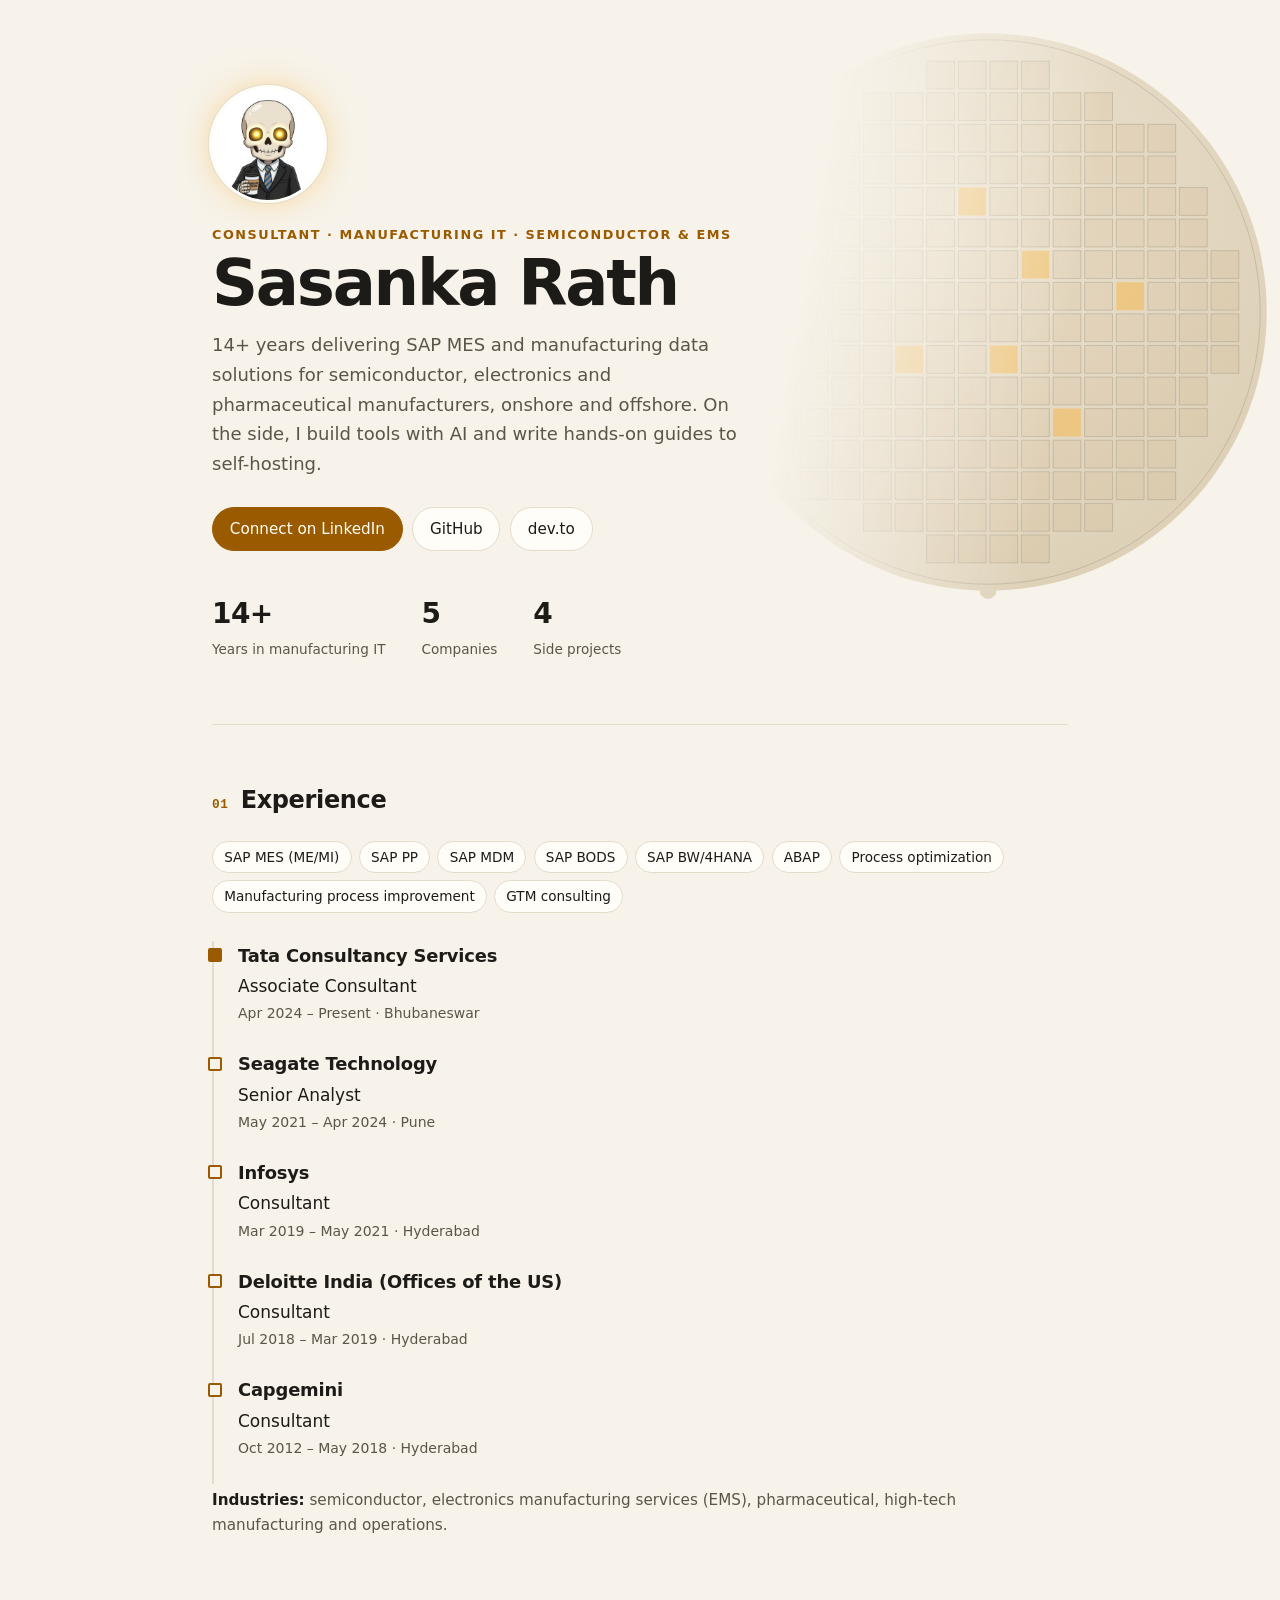
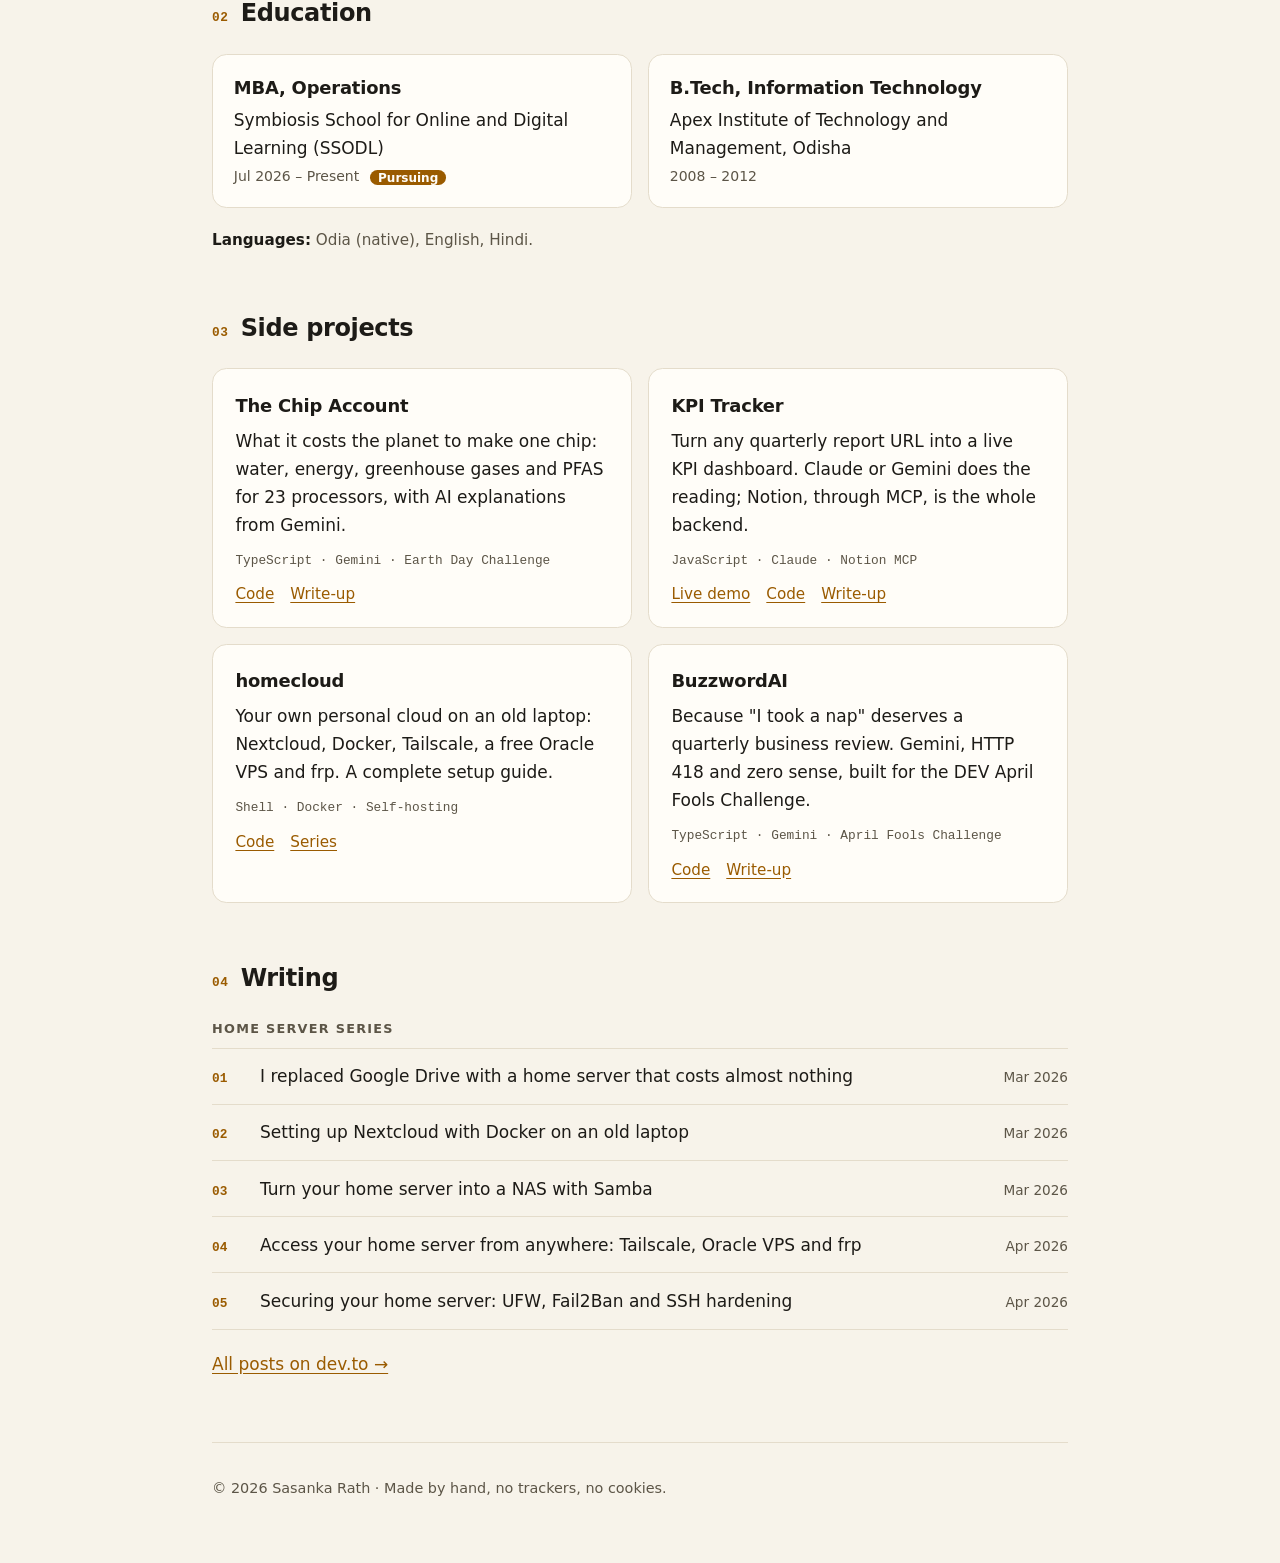
==== commit 173ea05d: "Update experience to 14+ years Co-Authored-By: Claude Opus 5.5 <noreply@anthropic.com>" ====
--- a/index.html
+++ b/index.html
@@ -4,7 +4,7 @@
 <meta charset="utf-8">
 <meta name="viewport" content="width=device-width, initial-scale=1">
 <title>Sasanka Rath · Manufacturing IT consultant (SAP MES, Semiconductor, EMS)</title>
-<meta name="description" content="Sasanka Rath is a manufacturing IT consultant with 10+ years in SAP MES (ME/MI), PP, MDM and data management for semiconductor, EMS and pharmaceutical manufacturing. Pursuing an MBA in Operations at SSODL.">
+<meta name="description" content="Sasanka Rath is a manufacturing IT consultant with 14+ years in SAP MES (ME/MI), PP, MDM and data management for semiconductor, EMS and pharmaceutical manufacturing. Pursuing an MBA in Operations at SSODL.">
 <link rel="canonical" href="https://sasrath.com/">
 <meta name="author" content="Sasanka Rath">
 <meta name="theme-color" content="#f7f3ea" media="(prefers-color-scheme: light)">
@@ -16,7 +16,7 @@
 <meta property="og:type" content="profile">
 <meta property="og:url" content="https://sasrath.com/">
 <meta property="og:title" content="Sasanka Rath · Manufacturing IT consultant (SAP MES, Semiconductor, EMS)">
-<meta property="og:description" content="Manufacturing IT consultant with 10+ years in SAP MES and data for semiconductor, EMS and pharma. Projects, writing and home-server guides.">
+<meta property="og:description" content="Manufacturing IT consultant with 14+ years in SAP MES and data for semiconductor, EMS and pharma. Projects, writing and home-server guides.">
 <meta property="og:image" content="https://sasrath.com/avatar.jpg">
 <meta property="profile:first_name" content="Sasanka">
 <meta property="profile:last_name" content="Rath">
@@ -64,14 +64,14 @@
     <img class="avatar" src="/avatar.jpg" width="112" height="112" alt="Sasanka's avatar: an illustrated skeleton in a suit holding a Deadline Coffee cup">
     <p class="role">Consultant · Manufacturing IT · Semiconductor &amp; EMS</p>
     <h1>Sasanka Rath</h1>
-    <p class="lede">10+ years delivering SAP MES and manufacturing data solutions for semiconductor, electronics and pharmaceutical manufacturers, onshore and offshore. On the side, I build tools with AI and write hands-on guides to self-hosting.</p>
+    <p class="lede">14+ years delivering SAP MES and manufacturing data solutions for semiconductor, electronics and pharmaceutical manufacturers, onshore and offshore. On the side, I build tools with AI and write hands-on guides to self-hosting.</p>
     <nav class="links" aria-label="Profiles">
       <a class="primary" href="https://www.linkedin.com/in/sasanka-sekhar-rath-9b4a0a18/" rel="me">Connect on LinkedIn</a>
       <a href="https://github.com/sasrath" rel="me">GitHub</a>
       <a href="https://dev.to/avgskully" rel="me">dev.to</a>
     </nav>
     <dl class="stats">
-      <div><dt>Years in manufacturing IT</dt><dd>10+</dd></div>
+      <div><dt>Years in manufacturing IT</dt><dd>14+</dd></div>
       <div><dt>Companies</dt><dd>5</dd></div>
       <div><dt>Side projects</dt><dd>4</dd></div>
     </dl>
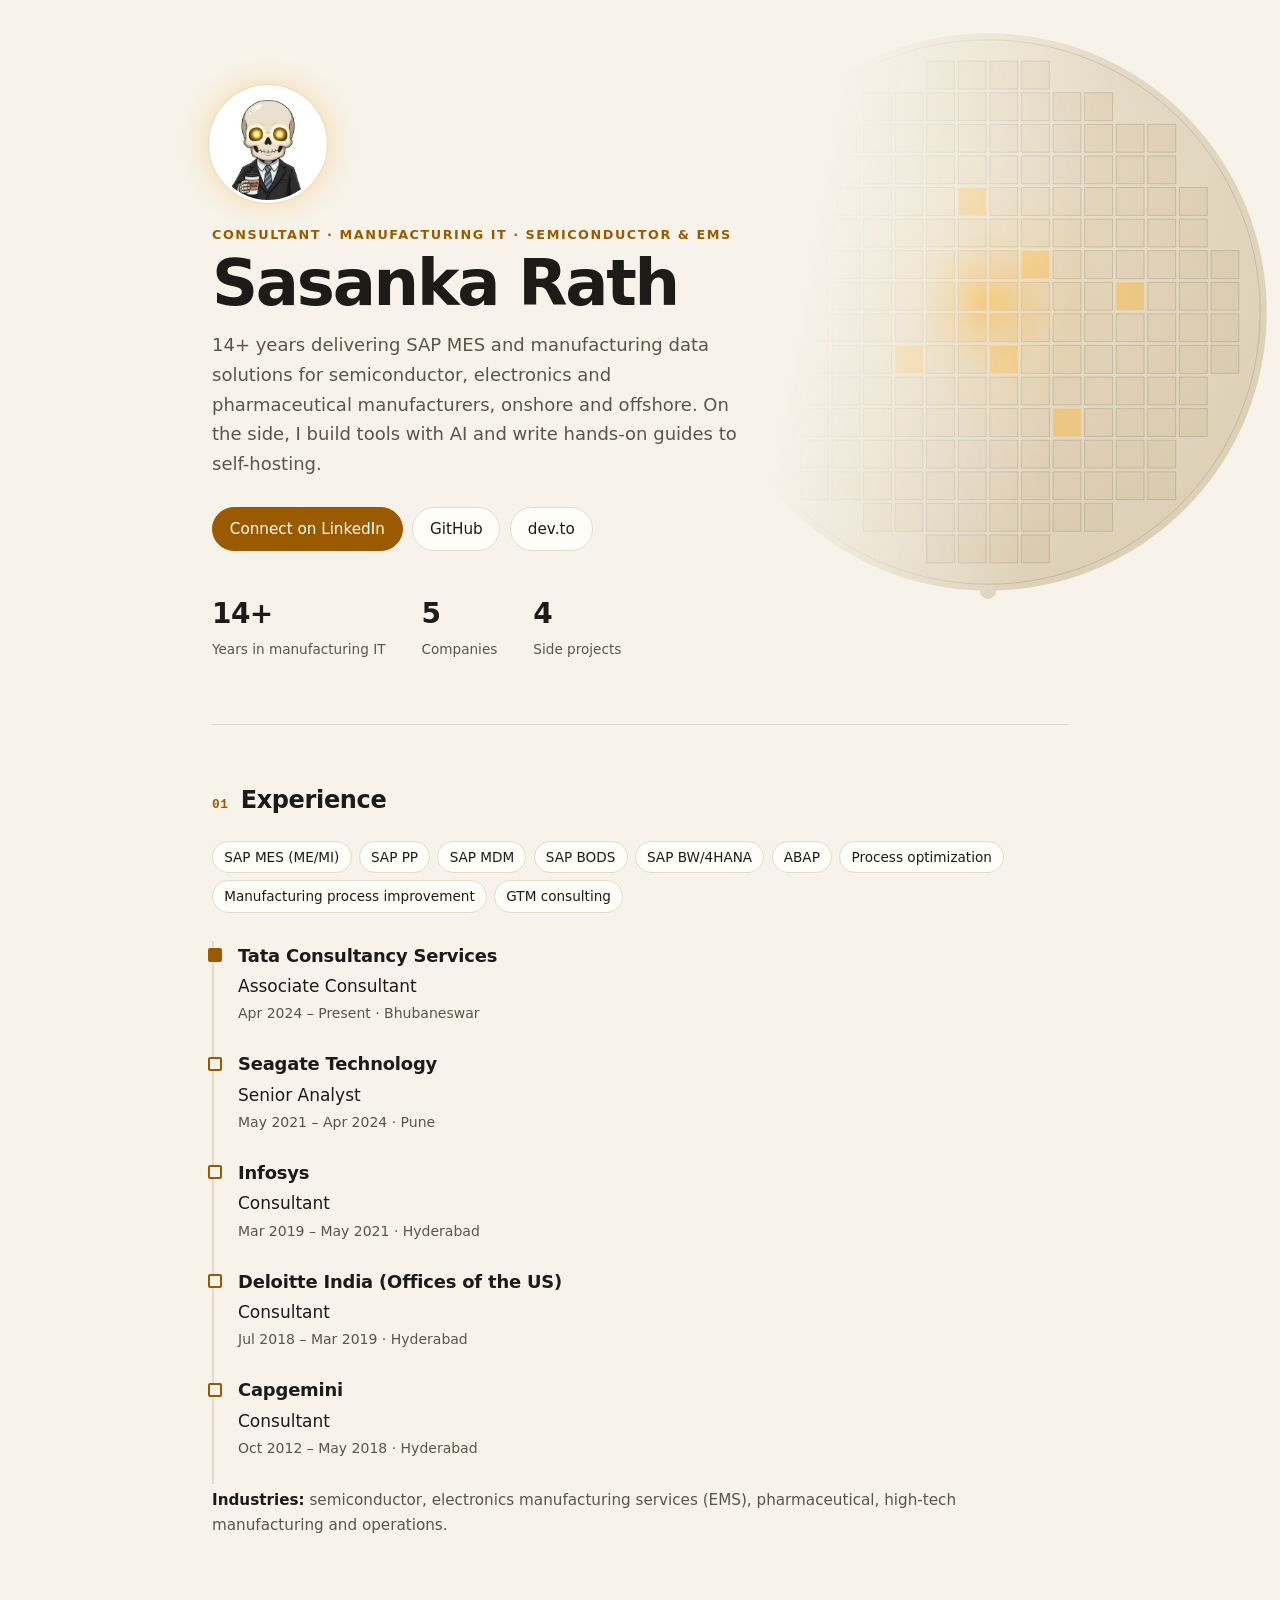
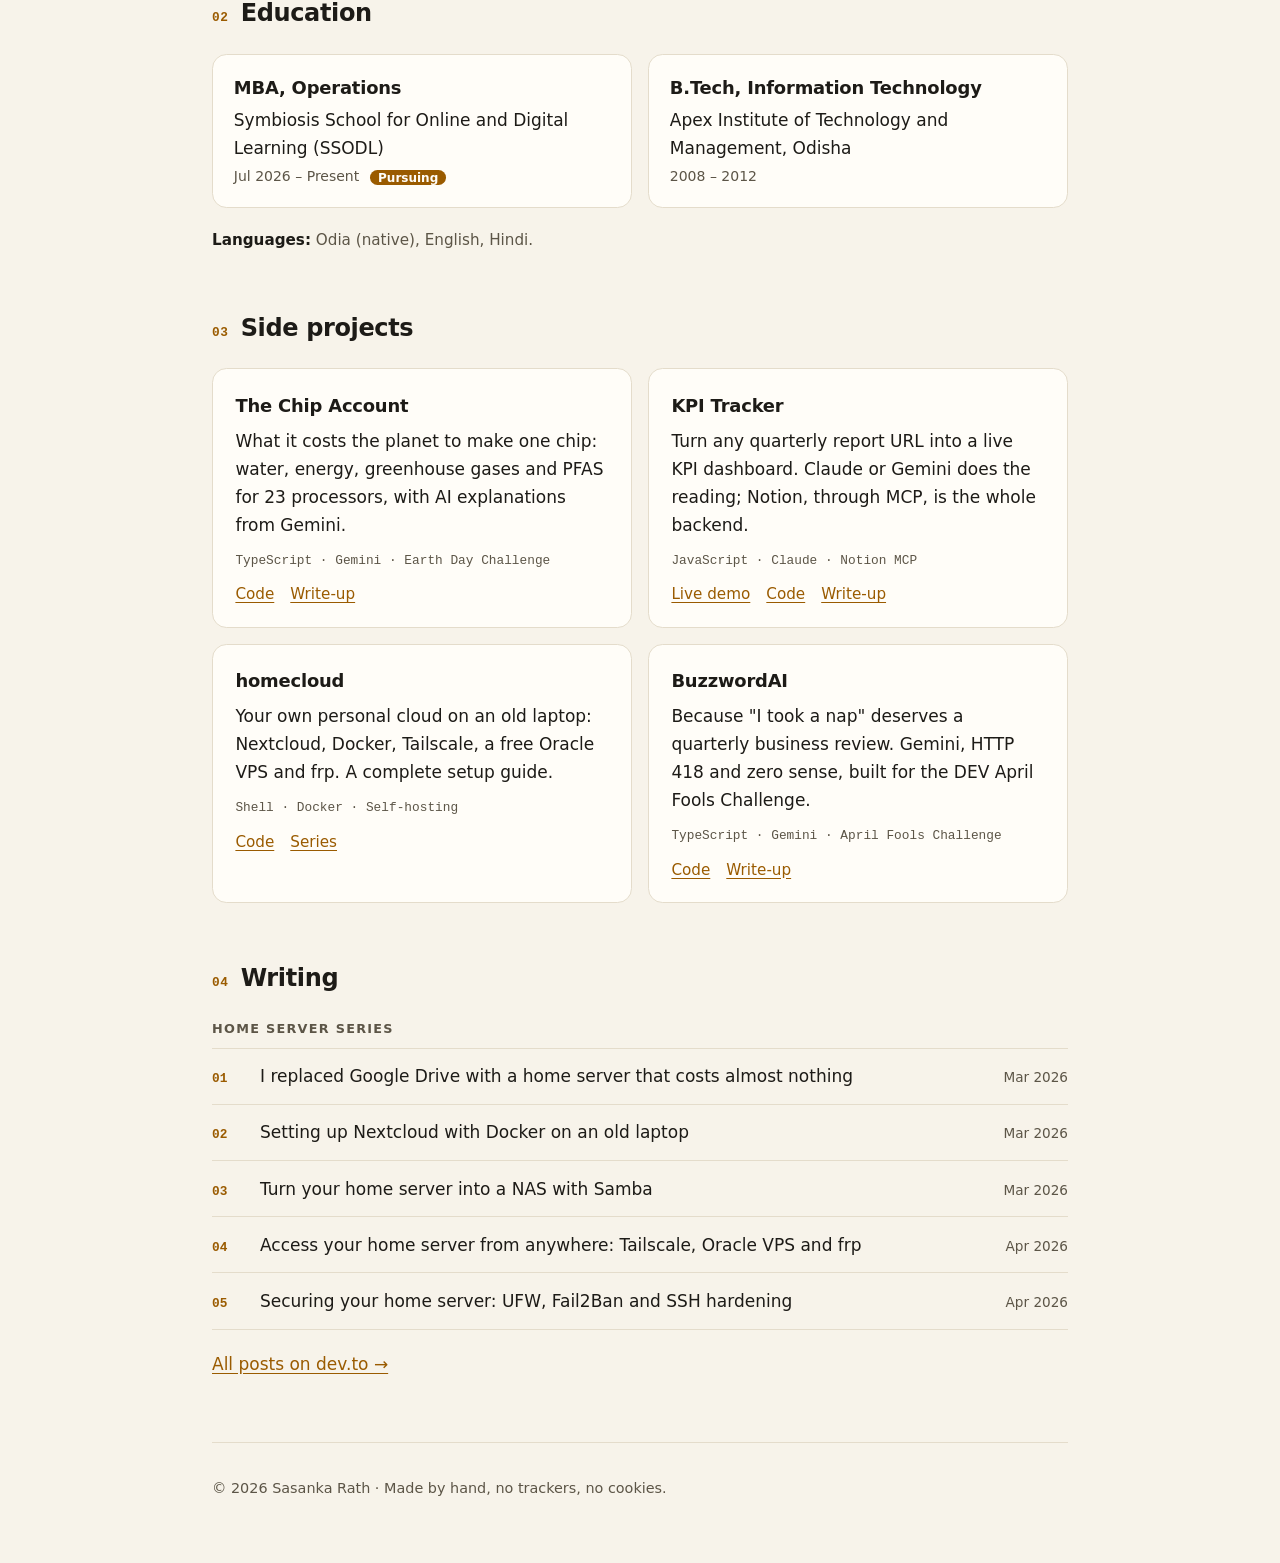
==== commit f4a014ba: "Interactive hero: revolving wafer, bouncing light, pointer tilt Adds site.js (no dependencies): ligh" ====
--- a/index.html
+++ b/index.html
@@ -12,6 +12,7 @@
 <link rel="icon" href="/favicon.svg" type="image/svg+xml">
 <link rel="apple-touch-icon" href="/avatar.jpg">
 <link rel="stylesheet" href="/styles.css">
+<script src="/site.js" defer></script>
 
 <meta property="og:type" content="profile">
 <meta property="og:url" content="https://sasrath.com/">
@@ -49,16 +50,21 @@
 
 <header class="hero">
 <div class="hero-wrap">
-  <svg class="wafer" viewBox="0 0 620 620" aria-hidden="true" focusable="false">
+  <svg class="wafer" viewBox="0 0 620 620" aria-hidden="true" focusable="false" data-r="246">
   <defs>
-    <radialGradient id="wsheen" cx="35%" cy="30%" r="75%">
-      <stop offset="0" class="sheen-a"/><stop offset="1" class="sheen-b"/>
-    </radialGradient>
+    <radialGradient id="wsheen" cx="35%" cy="30%" r="75%"><stop offset="0" class="sheen-a"/><stop offset="1" class="sheen-b"/></radialGradient>
+    <radialGradient id="beam"><stop offset="0" class="beam-a"/><stop offset="0.45" class="beam-b"/><stop offset="1" class="beam-c"/></radialGradient>
+    <clipPath id="dieclip"><path d="M40 244h30v30h-30zM40 278h30v30h-30zM40 312h30v30h-30zM40 346h30v30h-30zM74 176h30v30h-30zM74 210h30v30h-30zM74 244h30v30h-30zM74 278h30v30h-30zM74 312h30v30h-30zM74 346h30v30h-30zM74 380h30v30h-30zM74 414h30v30h-30zM108 108h30v30h-30zM108 142h30v30h-30zM108 176h30v30h-30zM108 210h30v30h-30zM108 244h30v30h-30zM108 278h30v30h-30zM108 312h30v30h-30zM108 346h30v30h-30zM108 380h30v30h-30zM108 414h30v30h-30zM108 448h30v30h-30zM108 482h30v30h-30zM142 108h30v30h-30zM142 142h30v30h-30zM142 176h30v30h-30zM142 210h30v30h-30zM142 244h30v30h-30zM142 278h30v30h-30zM142 312h30v30h-30zM142 346h30v30h-30zM142 380h30v30h-30zM142 414h30v30h-30zM142 448h30v30h-30zM142 482h30v30h-30zM176 74h30v30h-30zM176 108h30v30h-30zM176 142h30v30h-30zM176 176h30v30h-30zM176 210h30v30h-30zM176 244h30v30h-30zM176 278h30v30h-30zM176 312h30v30h-30zM176 346h30v30h-30zM176 380h30v30h-30zM176 414h30v30h-30zM176 448h30v30h-30zM176 482h30v30h-30zM176 516h30v30h-30zM210 74h30v30h-30zM210 108h30v30h-30zM210 142h30v30h-30zM210 176h30v30h-30zM210 210h30v30h-30zM210 244h30v30h-30zM210 278h30v30h-30zM210 312h30v30h-30zM210 380h30v30h-30zM210 414h30v30h-30zM210 448h30v30h-30zM210 482h30v30h-30zM210 516h30v30h-30zM244 40h30v30h-30zM244 74h30v30h-30zM244 108h30v30h-30zM244 142h30v30h-30zM244 176h30v30h-30zM244 210h30v30h-30zM244 244h30v30h-30zM244 278h30v30h-30zM244 312h30v30h-30zM244 346h30v30h-30zM244 380h30v30h-30zM244 414h30v30h-30zM244 448h30v30h-30zM244 482h30v30h-30zM244 516h30v30h-30zM244 550h30v30h-30zM278 40h30v30h-30zM278 74h30v30h-30zM278 108h30v30h-30zM278 142h30v30h-30zM278 210h30v30h-30zM278 244h30v30h-30zM278 278h30v30h-30zM278 312h30v30h-30zM278 346h30v30h-30zM278 380h30v30h-30zM278 414h30v30h-30zM278 448h30v30h-30zM278 482h30v30h-30zM278 516h30v30h-30zM278 550h30v30h-30zM312 40h30v30h-30zM312 74h30v30h-30zM312 108h30v30h-30zM312 142h30v30h-30zM312 176h30v30h-30zM312 210h30v30h-30zM312 244h30v30h-30zM312 278h30v30h-30zM312 312h30v30h-30zM312 380h30v30h-30zM312 414h30v30h-30zM312 448h30v30h-30zM312 482h30v30h-30zM312 516h30v30h-30zM312 550h30v30h-30zM346 40h30v30h-30zM346 74h30v30h-30zM346 108h30v30h-30zM346 142h30v30h-30zM346 176h30v30h-30zM346 210h30v30h-30zM346 278h30v30h-30zM346 312h30v30h-30zM346 346h30v30h-30zM346 380h30v30h-30zM346 414h30v30h-30zM346 448h30v30h-30zM346 482h30v30h-30zM346 516h30v30h-30zM346 550h30v30h-30zM380 74h30v30h-30zM380 108h30v30h-30zM380 142h30v30h-30zM380 176h30v30h-30zM380 210h30v30h-30zM380 244h30v30h-30zM380 278h30v30h-30zM380 312h30v30h-30zM380 346h30v30h-30zM380 380h30v30h-30zM380 448h30v30h-30zM380 482h30v30h-30zM380 516h30v30h-30zM414 74h30v30h-30zM414 108h30v30h-30zM414 142h30v30h-30zM414 176h30v30h-30zM414 210h30v30h-30zM414 244h30v30h-30zM414 278h30v30h-30zM414 312h30v30h-30zM414 346h30v30h-30zM414 380h30v30h-30zM414 414h30v30h-30zM414 448h30v30h-30zM414 482h30v30h-30zM414 516h30v30h-30zM448 108h30v30h-30zM448 142h30v30h-30zM448 176h30v30h-30zM448 210h30v30h-30zM448 244h30v30h-30zM448 312h30v30h-30zM448 346h30v30h-30zM448 380h30v30h-30zM448 414h30v30h-30zM448 448h30v30h-30zM448 482h30v30h-30zM482 108h30v30h-30zM482 142h30v30h-30zM482 176h30v30h-30zM482 210h30v30h-30zM482 244h30v30h-30zM482 278h30v30h-30zM482 312h30v30h-30zM482 346h30v30h-30zM482 380h30v30h-30zM482 414h30v30h-30zM482 448h30v30h-30zM482 482h30v30h-30zM516 176h30v30h-30zM516 210h30v30h-30zM516 244h30v30h-30zM516 278h30v30h-30zM516 312h30v30h-30zM516 346h30v30h-30zM516 380h30v30h-30zM516 414h30v30h-30zM550 244h30v30h-30zM550 278h30v30h-30zM550 312h30v30h-30zM550 346h30v30h-30zM210 346h30v30h-30zM278 176h30v30h-30zM312 346h30v30h-30zM346 244h30v30h-30zM380 414h30v30h-30zM448 278h30v30h-30z"/></clipPath>
+    <clipPath id="discclip"><circle cx="310" cy="310" r="300"/></clipPath>
   </defs>
-  <path class="wafer-disc" d="M310 10a300 300 0 1 1 -0.01 0zM301 610a9 9 0 0 0 18 0z" fill="url(#wsheen)" fill-rule="evenodd"/>
-  <circle class="wafer-rim" cx="310" cy="310" r="293.0"/>
-  <path class="wafer-dies" d="M40 244h30v30h-30zM40 278h30v30h-30zM40 312h30v30h-30zM40 346h30v30h-30zM74 176h30v30h-30zM74 210h30v30h-30zM74 244h30v30h-30zM74 278h30v30h-30zM74 312h30v30h-30zM74 346h30v30h-30zM74 380h30v30h-30zM74 414h30v30h-30zM108 108h30v30h-30zM108 142h30v30h-30zM108 176h30v30h-30zM108 210h30v30h-30zM108 244h30v30h-30zM108 278h30v30h-30zM108 312h30v30h-30zM108 346h30v30h-30zM108 380h30v30h-30zM108 414h30v30h-30zM108 448h30v30h-30zM108 482h30v30h-30zM142 108h30v30h-30zM142 142h30v30h-30zM142 176h30v30h-30zM142 210h30v30h-30zM142 244h30v30h-30zM142 278h30v30h-30zM142 312h30v30h-30zM142 346h30v30h-30zM142 380h30v30h-30zM142 414h30v30h-30zM142 448h30v30h-30zM142 482h30v30h-30zM176 74h30v30h-30zM176 108h30v30h-30zM176 142h30v30h-30zM176 176h30v30h-30zM176 210h30v30h-30zM176 244h30v30h-30zM176 278h30v30h-30zM176 312h30v30h-30zM176 346h30v30h-30zM176 380h30v30h-30zM176 414h30v30h-30zM176 448h30v30h-30zM176 482h30v30h-30zM176 516h30v30h-30zM210 74h30v30h-30zM210 108h30v30h-30zM210 142h30v30h-30zM210 176h30v30h-30zM210 210h30v30h-30zM210 244h30v30h-30zM210 278h30v30h-30zM210 312h30v30h-30zM210 380h30v30h-30zM210 414h30v30h-30zM210 448h30v30h-30zM210 482h30v30h-30zM210 516h30v30h-30zM244 40h30v30h-30zM244 74h30v30h-30zM244 108h30v30h-30zM244 142h30v30h-30zM244 176h30v30h-30zM244 210h30v30h-30zM244 244h30v30h-30zM244 278h30v30h-30zM244 312h30v30h-30zM244 346h30v30h-30zM244 380h30v30h-30zM244 414h30v30h-30zM244 448h30v30h-30zM244 482h30v30h-30zM244 516h30v30h-30zM244 550h30v30h-30zM278 40h30v30h-30zM278 74h30v30h-30zM278 108h30v30h-30zM278 142h30v30h-30zM278 210h30v30h-30zM278 244h30v30h-30zM278 278h30v30h-30zM278 312h30v30h-30zM278 346h30v30h-30zM278 380h30v30h-30zM278 414h30v30h-30zM278 448h30v30h-30zM278 482h30v30h-30zM278 516h30v30h-30zM278 550h30v30h-30zM312 40h30v30h-30zM312 74h30v30h-30zM312 108h30v30h-30zM312 142h30v30h-30zM312 176h30v30h-30zM312 210h30v30h-30zM312 244h30v30h-30zM312 278h30v30h-30zM312 312h30v30h-30zM312 380h30v30h-30zM312 414h30v30h-30zM312 448h30v30h-30zM312 482h30v30h-30zM312 516h30v30h-30zM312 550h30v30h-30zM346 40h30v30h-30zM346 74h30v30h-30zM346 108h30v30h-30zM346 142h30v30h-30zM346 176h30v30h-30zM346 210h30v30h-30zM346 278h30v30h-30zM346 312h30v30h-30zM346 346h30v30h-30zM346 380h30v30h-30zM346 414h30v30h-30zM346 448h30v30h-30zM346 482h30v30h-30zM346 516h30v30h-30zM346 550h30v30h-30zM380 74h30v30h-30zM380 108h30v30h-30zM380 142h30v30h-30zM380 176h30v30h-30zM380 210h30v30h-30zM380 244h30v30h-30zM380 278h30v30h-30zM380 312h30v30h-30zM380 346h30v30h-30zM380 380h30v30h-30zM380 448h30v30h-30zM380 482h30v30h-30zM380 516h30v30h-30zM414 74h30v30h-30zM414 108h30v30h-30zM414 142h30v30h-30zM414 176h30v30h-30zM414 210h30v30h-30zM414 244h30v30h-30zM414 278h30v30h-30zM414 312h30v30h-30zM414 346h30v30h-30zM414 380h30v30h-30zM414 414h30v30h-30zM414 448h30v30h-30zM414 482h30v30h-30zM414 516h30v30h-30zM448 108h30v30h-30zM448 142h30v30h-30zM448 176h30v30h-30zM448 210h30v30h-30zM448 244h30v30h-30zM448 312h30v30h-30zM448 346h30v30h-30zM448 380h30v30h-30zM448 414h30v30h-30zM448 448h30v30h-30zM448 482h30v30h-30zM482 108h30v30h-30zM482 142h30v30h-30zM482 176h30v30h-30zM482 210h30v30h-30zM482 244h30v30h-30zM482 278h30v30h-30zM482 312h30v30h-30zM482 346h30v30h-30zM482 380h30v30h-30zM482 414h30v30h-30zM482 448h30v30h-30zM482 482h30v30h-30zM516 176h30v30h-30zM516 210h30v30h-30zM516 244h30v30h-30zM516 278h30v30h-30zM516 312h30v30h-30zM516 346h30v30h-30zM516 380h30v30h-30zM516 414h30v30h-30zM550 244h30v30h-30zM550 278h30v30h-30zM550 312h30v30h-30zM550 346h30v30h-30z"/>
-  <path class="wafer-lit" d="M210 346h30v30h-30zM278 176h30v30h-30zM312 346h30v30h-30zM346 244h30v30h-30zM380 414h30v30h-30zM448 278h30v30h-30z"/>
+  <g class="wafer-spin">
+    <path class="wafer-disc" d="M310 10a300 300 0 1 1 -0.01 0zM301 610a9 9 0 0 0 18 0z" fill="url(#wsheen)" fill-rule="evenodd"/>
+    <circle class="wafer-rim" cx="310" cy="310" r="293.0"/>
+    <path class="wafer-dies" d="M40 244h30v30h-30zM40 278h30v30h-30zM40 312h30v30h-30zM40 346h30v30h-30zM74 176h30v30h-30zM74 210h30v30h-30zM74 244h30v30h-30zM74 278h30v30h-30zM74 312h30v30h-30zM74 346h30v30h-30zM74 380h30v30h-30zM74 414h30v30h-30zM108 108h30v30h-30zM108 142h30v30h-30zM108 176h30v30h-30zM108 210h30v30h-30zM108 244h30v30h-30zM108 278h30v30h-30zM108 312h30v30h-30zM108 346h30v30h-30zM108 380h30v30h-30zM108 414h30v30h-30zM108 448h30v30h-30zM108 482h30v30h-30zM142 108h30v30h-30zM142 142h30v30h-30zM142 176h30v30h-30zM142 210h30v30h-30zM142 244h30v30h-30zM142 278h30v30h-30zM142 312h30v30h-30zM142 346h30v30h-30zM142 380h30v30h-30zM142 414h30v30h-30zM142 448h30v30h-30zM142 482h30v30h-30zM176 74h30v30h-30zM176 108h30v30h-30zM176 142h30v30h-30zM176 176h30v30h-30zM176 210h30v30h-30zM176 244h30v30h-30zM176 278h30v30h-30zM176 312h30v30h-30zM176 346h30v30h-30zM176 380h30v30h-30zM176 414h30v30h-30zM176 448h30v30h-30zM176 482h30v30h-30zM176 516h30v30h-30zM210 74h30v30h-30zM210 108h30v30h-30zM210 142h30v30h-30zM210 176h30v30h-30zM210 210h30v30h-30zM210 244h30v30h-30zM210 278h30v30h-30zM210 312h30v30h-30zM210 380h30v30h-30zM210 414h30v30h-30zM210 448h30v30h-30zM210 482h30v30h-30zM210 516h30v30h-30zM244 40h30v30h-30zM244 74h30v30h-30zM244 108h30v30h-30zM244 142h30v30h-30zM244 176h30v30h-30zM244 210h30v30h-30zM244 244h30v30h-30zM244 278h30v30h-30zM244 312h30v30h-30zM244 346h30v30h-30zM244 380h30v30h-30zM244 414h30v30h-30zM244 448h30v30h-30zM244 482h30v30h-30zM244 516h30v30h-30zM244 550h30v30h-30zM278 40h30v30h-30zM278 74h30v30h-30zM278 108h30v30h-30zM278 142h30v30h-30zM278 210h30v30h-30zM278 244h30v30h-30zM278 278h30v30h-30zM278 312h30v30h-30zM278 346h30v30h-30zM278 380h30v30h-30zM278 414h30v30h-30zM278 448h30v30h-30zM278 482h30v30h-30zM278 516h30v30h-30zM278 550h30v30h-30zM312 40h30v30h-30zM312 74h30v30h-30zM312 108h30v30h-30zM312 142h30v30h-30zM312 176h30v30h-30zM312 210h30v30h-30zM312 244h30v30h-30zM312 278h30v30h-30zM312 312h30v30h-30zM312 380h30v30h-30zM312 414h30v30h-30zM312 448h30v30h-30zM312 482h30v30h-30zM312 516h30v30h-30zM312 550h30v30h-30zM346 40h30v30h-30zM346 74h30v30h-30zM346 108h30v30h-30zM346 142h30v30h-30zM346 176h30v30h-30zM346 210h30v30h-30zM346 278h30v30h-30zM346 312h30v30h-30zM346 346h30v30h-30zM346 380h30v30h-30zM346 414h30v30h-30zM346 448h30v30h-30zM346 482h30v30h-30zM346 516h30v30h-30zM346 550h30v30h-30zM380 74h30v30h-30zM380 108h30v30h-30zM380 142h30v30h-30zM380 176h30v30h-30zM380 210h30v30h-30zM380 244h30v30h-30zM380 278h30v30h-30zM380 312h30v30h-30zM380 346h30v30h-30zM380 380h30v30h-30zM380 448h30v30h-30zM380 482h30v30h-30zM380 516h30v30h-30zM414 74h30v30h-30zM414 108h30v30h-30zM414 142h30v30h-30zM414 176h30v30h-30zM414 210h30v30h-30zM414 244h30v30h-30zM414 278h30v30h-30zM414 312h30v30h-30zM414 346h30v30h-30zM414 380h30v30h-30zM414 414h30v30h-30zM414 448h30v30h-30zM414 482h30v30h-30zM414 516h30v30h-30zM448 108h30v30h-30zM448 142h30v30h-30zM448 176h30v30h-30zM448 210h30v30h-30zM448 244h30v30h-30zM448 312h30v30h-30zM448 346h30v30h-30zM448 380h30v30h-30zM448 414h30v30h-30zM448 448h30v30h-30zM448 482h30v30h-30zM482 108h30v30h-30zM482 142h30v30h-30zM482 176h30v30h-30zM482 210h30v30h-30zM482 244h30v30h-30zM482 278h30v30h-30zM482 312h30v30h-30zM482 346h30v30h-30zM482 380h30v30h-30zM482 414h30v30h-30zM482 448h30v30h-30zM482 482h30v30h-30zM516 176h30v30h-30zM516 210h30v30h-30zM516 244h30v30h-30zM516 278h30v30h-30zM516 312h30v30h-30zM516 346h30v30h-30zM516 380h30v30h-30zM516 414h30v30h-30zM550 244h30v30h-30zM550 278h30v30h-30zM550 312h30v30h-30zM550 346h30v30h-30z"/>
+    <path class="wafer-lit" d="M210 346h30v30h-30zM278 176h30v30h-30zM312 346h30v30h-30zM346 244h30v30h-30zM380 414h30v30h-30zM448 278h30v30h-30z"/>
+    <g clip-path="url(#discclip)"><circle class="beam beam-halo" cx="220" cy="240" r="150" fill="url(#beam)"/></g>
+    <g clip-path="url(#dieclip)"><circle class="beam beam-core" cx="220" cy="240" r="75" fill="url(#beam)"/></g>
+  </g>
 </svg>
   <div class="hero-inner">
     <img class="avatar" src="/avatar.jpg" width="112" height="112" alt="Sasanka's avatar: an illustrated skeleton in a suit holding a Deadline Coffee cup">
--- a/styles.css
+++ b/styles.css
@@ -197,3 +197,39 @@
 .edu li { padding: 1.15rem 1.3rem; background: var(--surface); border: 1px solid var(--line); border-radius: 0.9rem; }
 .edu p { margin: 0.2rem 0 0; }
 .badge { margin-left: 0.4rem; padding: 0.05rem 0.5rem; border-radius: 999px; background: var(--accent); color: var(--on-accent); font-size: 0.75rem; font-weight: 600; }
+
+/* Motion: revolving wafer with a bouncing light (light moved by site.js) */
+.wafer { transform: perspective(1100px) rotateX(var(--rx, 0deg)) rotateY(var(--ry, 0deg)); transition: transform 0.7s cubic-bezier(0.2, 0.7, 0.2, 1); }
+.wafer-spin { transform-box: view-box; transform-origin: 50% 50%; animation: spin 150s linear infinite; }
+@keyframes spin { to { transform: rotate(360deg); } }
+.wafer.paused .wafer-spin, .wafer.paused .wafer-lit { animation-play-state: paused; }
+.beam-a { stop-color: var(--accent-soft); stop-opacity: 0.95; }
+.beam-b { stop-color: var(--accent-soft); stop-opacity: 0.35; }
+.beam-c { stop-color: var(--accent-soft); stop-opacity: 0; }
+.beam-halo { opacity: 0.35; }
+.beam-core { opacity: 0.9; }
+
+/* Pointer spotlight on cards */
+.card::after, .edu li::after {
+  content: "";
+  position: absolute;
+  inset: 0;
+  border-radius: inherit;
+  background: radial-gradient(18rem circle at var(--mx, 50%) var(--my, 50%), color-mix(in srgb, var(--accent-soft) 14%, transparent), transparent 65%);
+  opacity: 0;
+  transition: opacity 0.25s;
+  pointer-events: none;
+}
+.card:hover::after, .edu li:hover::after { opacity: 1; }
+.edu li { position: relative; }
+
+/* Scroll reveal (only applied by site.js to items below the fold) */
+.rv { transition: opacity 0.5s ease-out var(--d, 0ms), translate 0.5s cubic-bezier(0.2, 0.7, 0.2, 1) var(--d, 0ms); }
+.card.rv { transition: opacity 0.5s ease-out var(--d, 0ms), translate 0.5s cubic-bezier(0.2, 0.7, 0.2, 1) var(--d, 0ms), border-color 0.2s, transform 0.2s, box-shadow 0.2s; }
+.pending { opacity: 0; translate: 0 14px; }
+
+@media (prefers-reduced-motion: reduce) {
+  .wafer { transform: none; transition: none; }
+  .wafer-spin { animation: none; }
+  .card, .card::before, .card::after, .links a { transition: none; }
+}
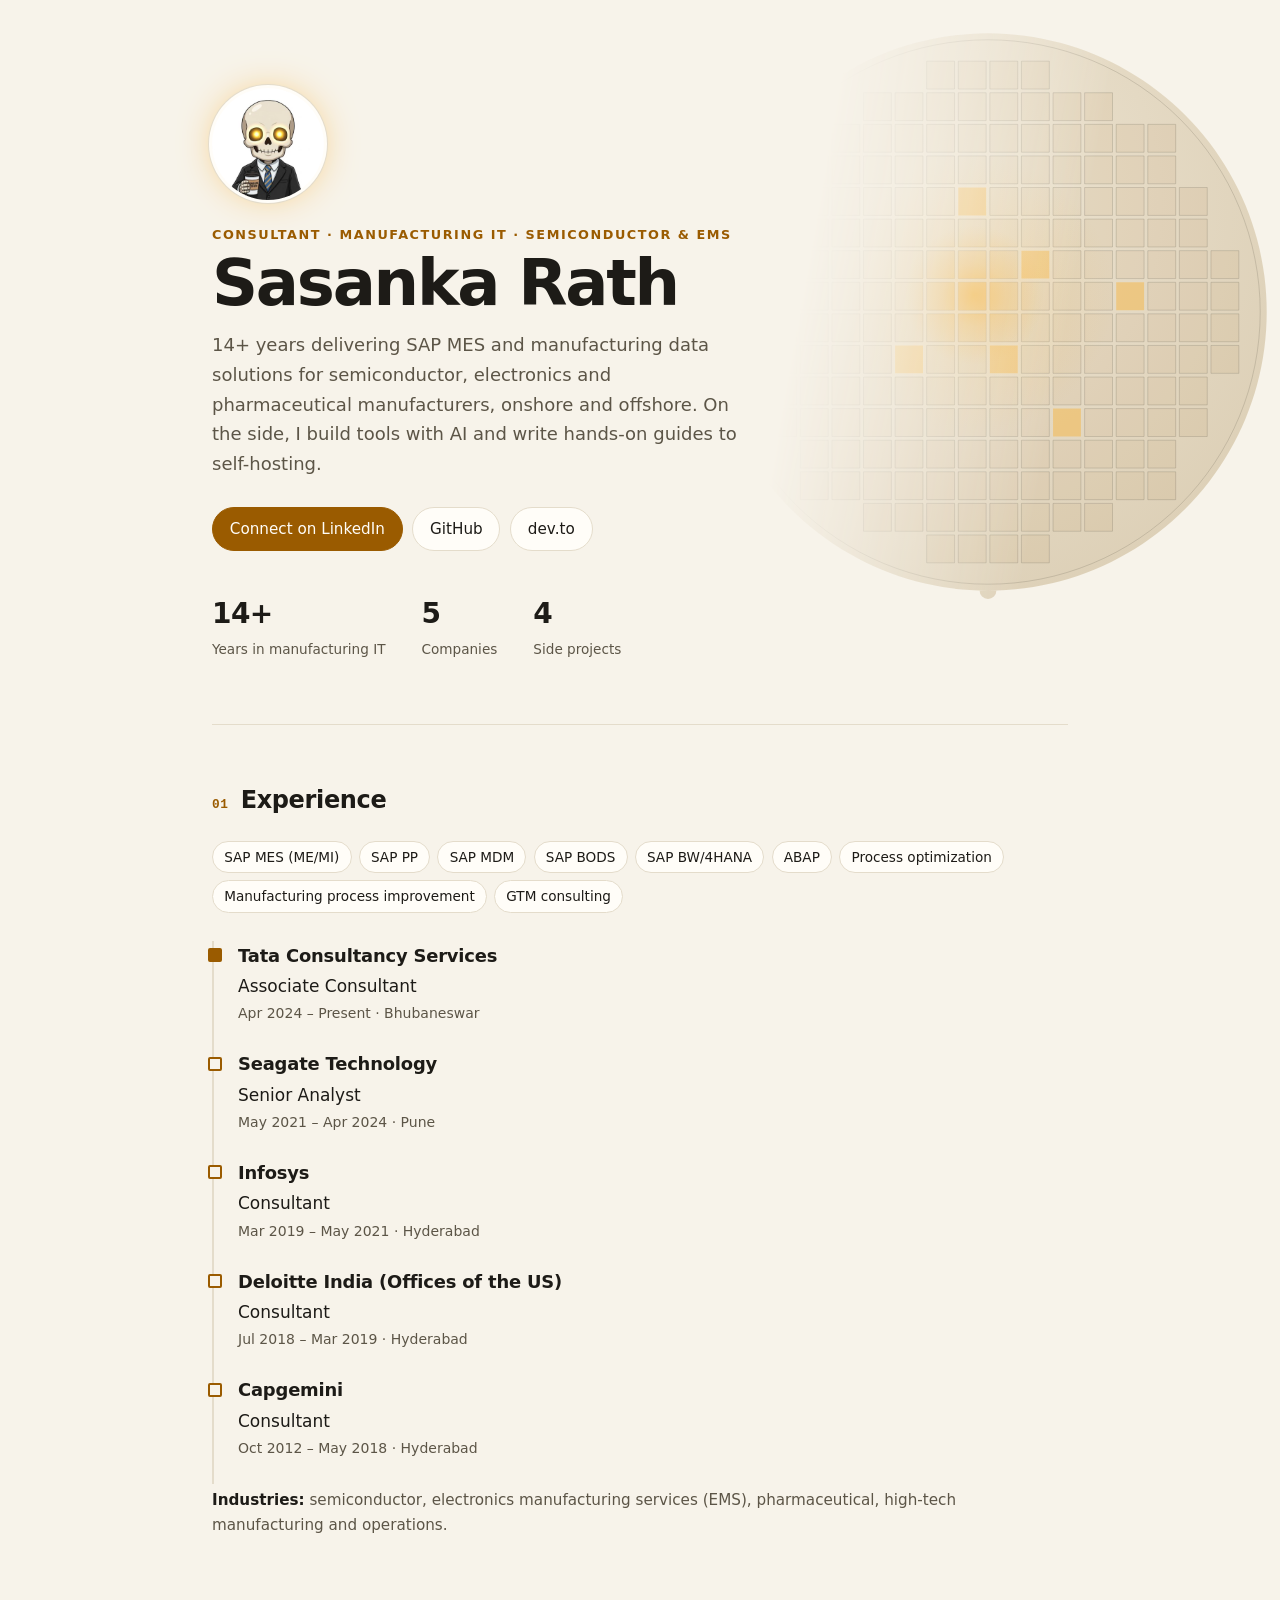
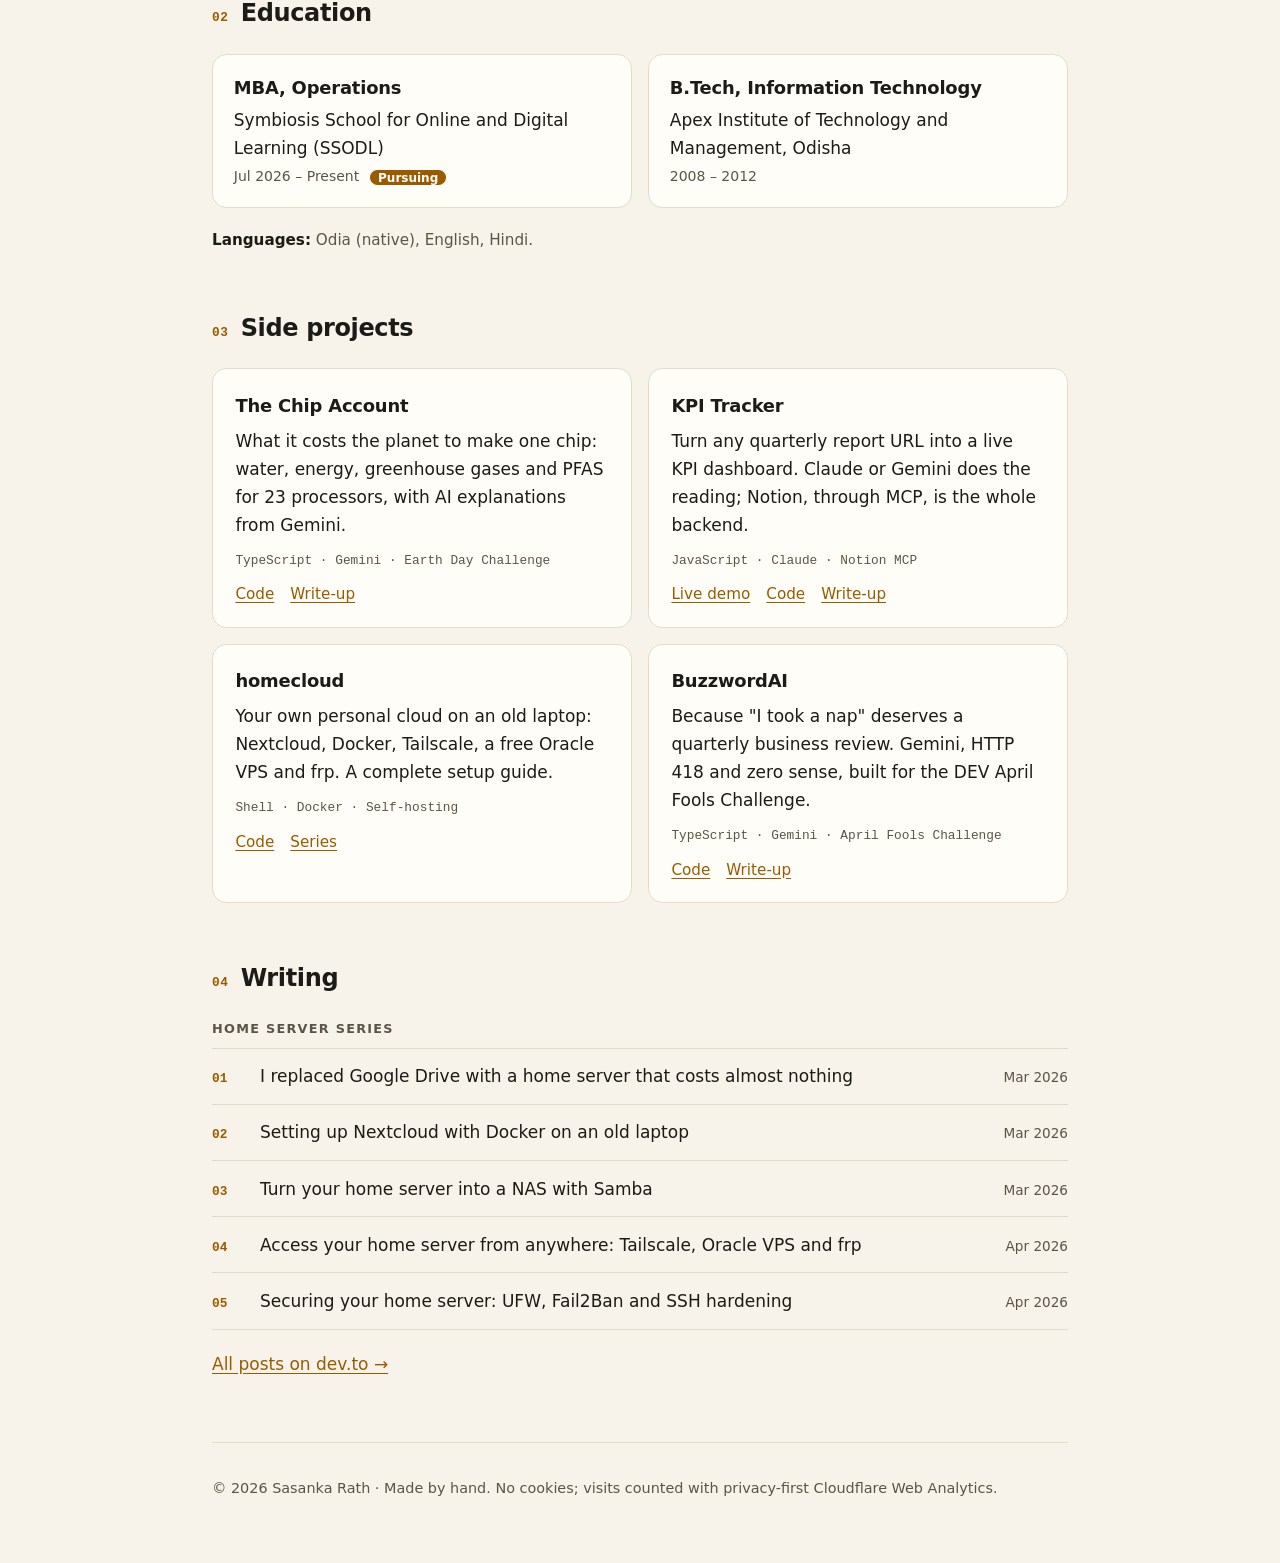
==== commit ed997857: "Allow Cloudflare Web Analytics in CSP; update footer Co-Authored-By: Claude Opus 5.5 <noreply@anthro" ====
--- a/index.html
+++ b/index.html
@@ -156,7 +156,7 @@
 </main>
 
 <footer>
-  <p>© 2026 Sasanka Rath · Made by hand, no trackers, no cookies.</p>
+  <p>© 2026 Sasanka Rath · Made by hand. No cookies; visits counted with privacy-first Cloudflare Web Analytics.</p>
 </footer>
 </body>
 </html>
